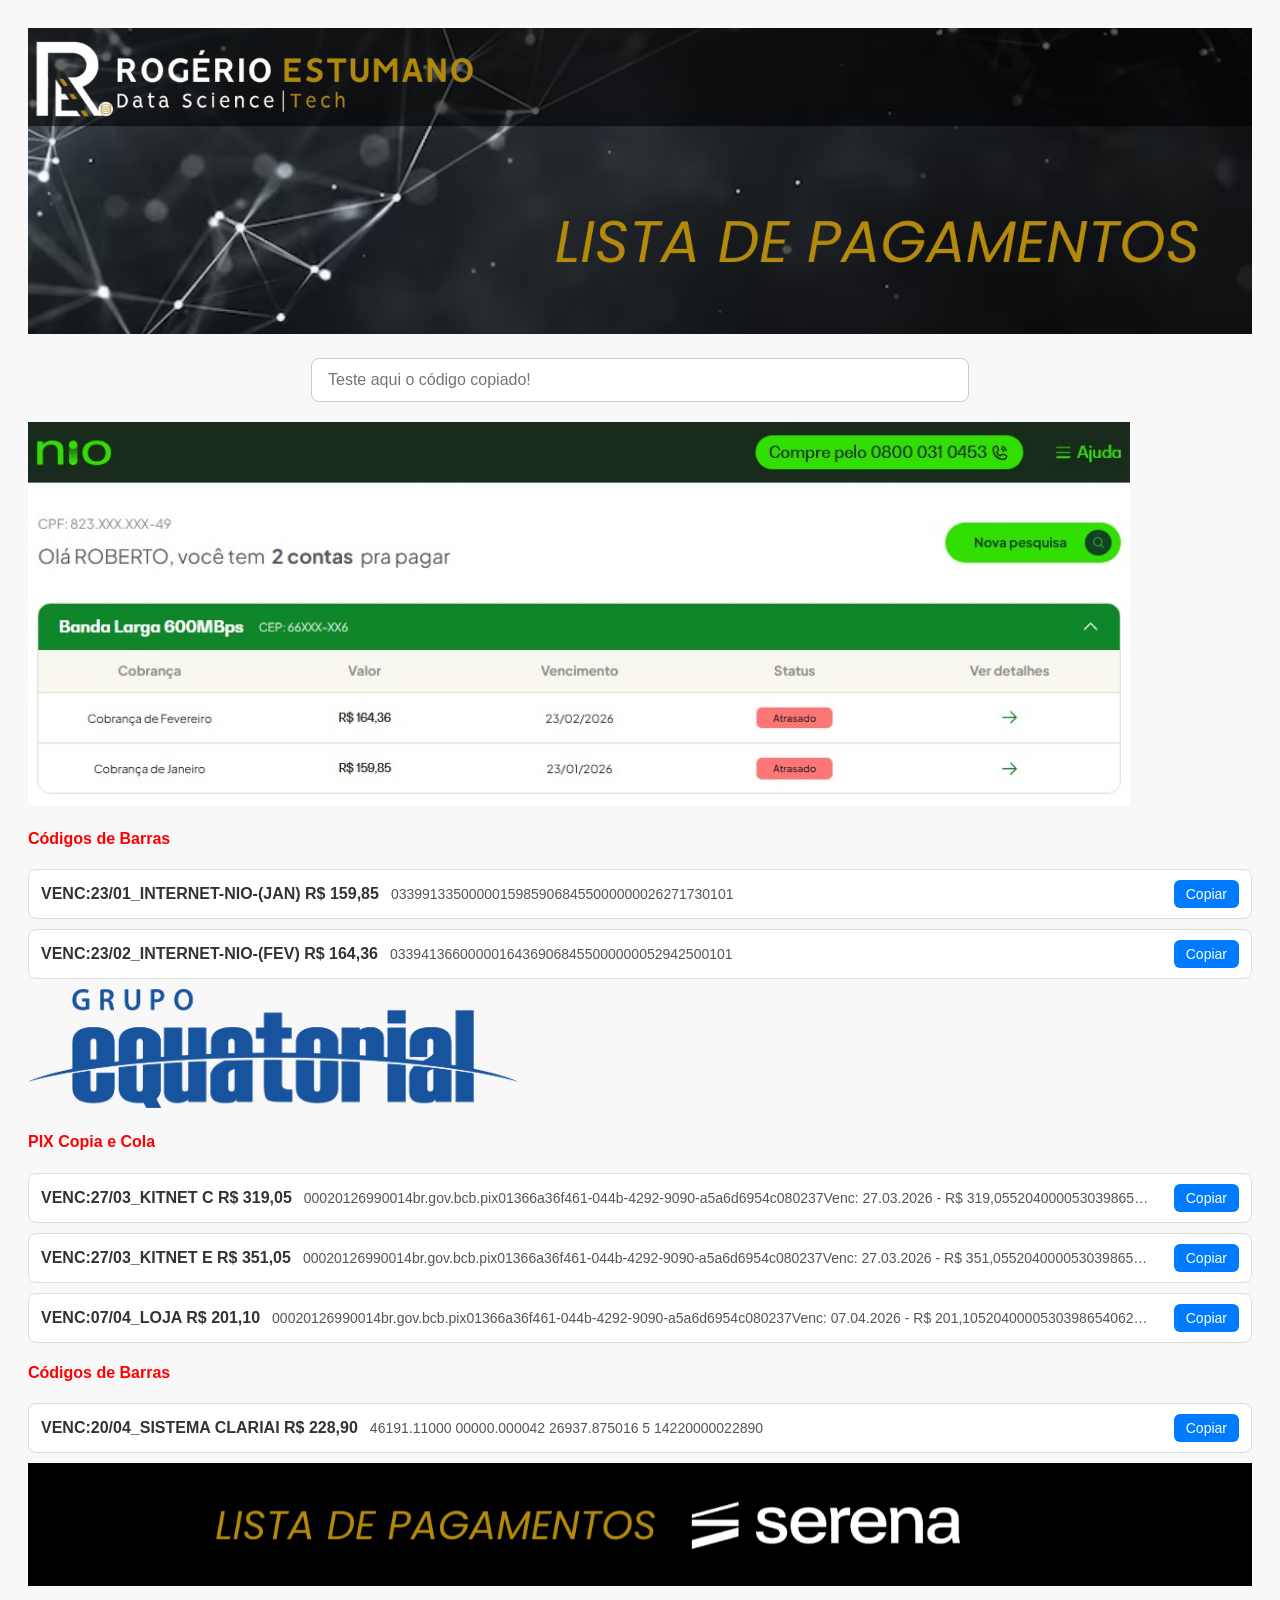
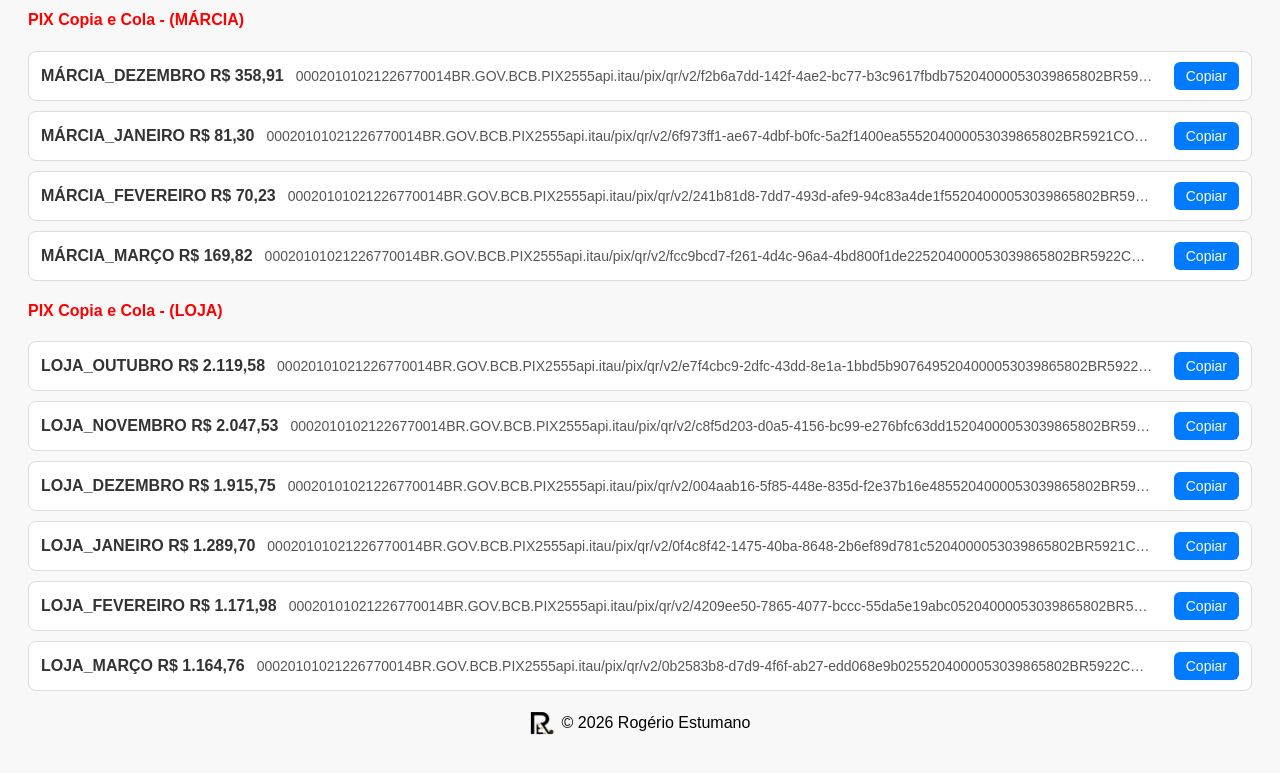
==== index.html @ da81d1b8 "Atualizado 12/04" ====
<!DOCTYPE html>
<html lang="pt-BR">

<head>
  <meta charset="UTF-8">
  <meta name="viewport" content="width=device-width, initial-scale=1.0">
  <title>Códigos de Pagamentos</title>
  <style>
    h2 {
      color: blueviolet;
    }

    h4 {
      color: red;
    }

    body {
      font-family: Arial, sans-serif;
      background: #f8f8f8;
      padding: 20px;
    }

    .linha-boleto {
      display: flex;
      align-items: center;
      justify-content: space-between;
      background: #fff;
      border: 1px solid #ddd;
      padding: 10px 12px;
      margin-bottom: 10px;
      border-radius: 8px;
      gap: 12px;
    }

    .nome-boleto {
      min-width: 120px;
      font-weight: bold;
      color: #333;
    }

    .codigo-boleto {
      flex: 1;
      font-size: 14px;
      overflow: hidden;
      white-space: nowrap;
      text-overflow: ellipsis;
      margin-right: 8px;
      color: #555;
    }

    .copy-btn {
      background: #007bff;
      border: none;
      color: #fff;
      padding: 6px 12px;
      border-radius: 6px;
      cursor: pointer;
      font-size: 14px;
      transition: background 0.2s;
    }

    .copy-btn:hover {
      background: #0056b3;
    }

    /* Quando copiado */
    .copy-btn.copiado {
      background: #28a745 !important; /* verde */
    }
  </style>
</head>

<body>
  <img src="cabecalho.png" alt="Logo Cabeçalho.png" style="width: 100%; height: auto;">
  


<!-- Importa os ícones do Google -->
<link href="https://fonts.googleapis.com/icon?family=Material+Icons" rel="stylesheet">

<!-- Caixa de pergunta com botão de limpar -->
<div class="pergunta-container">
  <input type="text" id="perguntaInput" placeholder="Teste aqui o código copiado!" class="pergunta-input">
  <button class="clear-btn" onclick="document.getElementById('perguntaInput').value=''">
    <span class="material-icons">close</span>
  </button>
</div>

<style>
  .pergunta-container {
    width: 100%;
    display: flex;
    justify-content: center;
    margin: 20px 0;
    position: relative;
  }

  .pergunta-input {
    width: 90%;
    max-width: 600px;
    padding: 12px 40px 12px 16px; /* espaço para o botão */
    border: 1px solid #ccc;
    border-radius: 8px;
    font-size: 16px;
    outline: none;
    transition: border-color 0.3s, box-shadow 0.3s;
  }

  .pergunta-input:focus {
    border-color: #0d6efd;
    box-shadow: 0 0 6px rgba(13, 110, 253, 0.5);
  }

  .clear-btn {
    position: absolute;
    right: 20px;
    top: 50%;
    transform: translateY(-50%);
    background: none;
    border: none;
    cursor: pointer;
    display: none;
    color: #ff0000;
  }

  .clear-btn:hover {
    color: #555;
  }
</style>

<script>
  const input = document.getElementById("perguntaInput");
  const clearBtn = document.querySelector(".clear-btn");

  // Mostrar o botão apenas quando houver texto
  input.addEventListener("input", () => {
    clearBtn.style.display = input.value ? "block" : "none";
  });

  // Ao clicar, limpa o campo e some de novo
  clearBtn.addEventListener("click", () => {
    input.value = "";
    clearBtn.style.display = "none";
    input.focus();
  });
</script>

  
  
<img src="internetnio-logo.jpeg" alt="internetnio-logo" style="width: 90%; height: auto;">  

<h4>Códigos de Barras</h4>

<div class="linha-boleto">
    <span class="nome-boleto">VENC:23/01_INTERNET-NIO-(JAN) R$ 159,85</span>
    <span class="codigo-boleto">03399133500000159859068455000000026271730101</span>
    <button class="copy-btn">Copiar</button>
  </div>

<div class="linha-boleto">
    <span class="nome-boleto">VENC:23/02_INTERNET-NIO-(FEV) R$ 164,36</span>
    <span class="codigo-boleto">03394136600000164369068455000000052942500101</span>
    <button class="copy-btn">Copiar</button>
  </div>


<img src="equatorial-logo.png" alt="equatorial-logo" style="width: 40%; height: auto;">


<h4>PIX Copia e Cola</h4>

<div class="linha-boleto">
    <span class="nome-boleto">VENC:27/03_KITNET C R$ 319,05</span>
    <span class="codigo-boleto">00020126990014br.gov.bcb.pix01366a36f461-044b-4292-9090-a5a6d6954c080237Venc: 27.03.2026 - R$          319,055204000053039865406319.055802BR5915Equatorial Para6005Belem62270523BOLETO3373384216060207363049D36</span>
    <button class="copy-btn">Copiar</button>
  </div>

<div class="linha-boleto">
    <span class="nome-boleto">VENC:27/03_KITNET E R$ 351,05</span>
    <span class="codigo-boleto">00020126990014br.gov.bcb.pix01366a36f461-044b-4292-9090-a5a6d6954c080237Venc: 27.03.2026 - R$          351,055204000053039865406351.055802BR5915Equatorial Para6005Belem62270523BOLETO337338410521142726304A8E1</span>
    <button class="copy-btn">Copiar</button>
  </div>

<div class="linha-boleto">
    <span class="nome-boleto">VENC:07/04_LOJA R$ 201,10</span>
    <span class="codigo-boleto">00020126990014br.gov.bcb.pix01366a36f461-044b-4292-9090-a5a6d6954c080237Venc: 07.04.2026 - R$          201,105204000053039865406201.105802BR5915Equatorial Para6005Belem62270523BOLETO3373384209063434363047F6D</span>
    <button class="copy-btn">Copiar</button>
  </div>



<h4>Códigos de Barras</h4>

<div class="linha-boleto">
    <span class="nome-boleto">VENC:20/04_SISTEMA CLARIAI R$ 228,90</span>
    <span class="codigo-boleto">46191.11000 00000.000042 26937.875016 5 14220000022890</span>
    <button class="copy-btn">Copiar</button>
  </div>
 
 

<img src="serena.png" alt="serena.png" style="width: 100%; height: auto;">

  <h4>PIX Copia e Cola - (MÁRCIA)</h4>
  
  <div class="linha-boleto">
    <span class="nome-boleto">MÁRCIA_DEZEMBRO R$ 358,91</span>
    <span class="codigo-boleto">00020101021226770014BR.GOV.BCB.PIX2555api.itau/pix/qr/v2/f2b6a7dd-142f-4ae2-bc77-b3c9617fbdb75204000053039865802BR5921CONSORCIO OMEGA GD 126004042762070503***63049131</span>
    <button class="copy-btn">Copiar</button>
  </div>

  <div class="linha-boleto">
    <span class="nome-boleto">MÁRCIA_JANEIRO R$ 81,30</span>
    <span class="codigo-boleto">00020101021226770014BR.GOV.BCB.PIX2555api.itau/pix/qr/v2/6f973ff1-ae67-4dbf-b0fc-5a2f1400ea555204000053039865802BR5921CONSORCIO OMEGA GD 126004042762070503***6304C7DB</span>
    <button class="copy-btn">Copiar</button>
  </div>

  <div class="linha-boleto">
    <span class="nome-boleto">MÁRCIA_FEVEREIRO R$ 70,23</span>
    <span class="codigo-boleto">00020101021226770014BR.GOV.BCB.PIX2555api.itau/pix/qr/v2/241b81d8-7dd7-493d-afe9-94c83a4de1f55204000053039865802BR5921CONSORCIO OMEGA GD 126004042762070503***6304644B</span>
    <button class="copy-btn">Copiar</button>
  </div>

<div class="linha-boleto">
    <span class="nome-boleto">MÁRCIA_MARÇO R$ 169,82</span>
    <span class="codigo-boleto">00020101021226770014BR.GOV.BCB.PIX2555api.itau/pix/qr/v2/fcc9bcd7-f261-4d4c-96a4-4bd800f1de225204000053039865802BR5922CONSORCIO SERENA GD 126004042762070503***6304ACFD</span>
    <button class="copy-btn">Copiar</button>
  </div>


<h4>PIX Copia e Cola - (LOJA)</h4>
  
 
<div class="linha-boleto">
    <span class="nome-boleto">LOJA_OUTUBRO R$ 2.119,58</span>
    <span class="codigo-boleto">00020101021226770014BR.GOV.BCB.PIX2555api.itau/pix/qr/v2/e7f4cbc9-2dfc-43dd-8e1a-1bbd5b9076495204000053039865802BR5922CONSORCIO SERENA GD 126004042762070503***6304D791</span>
    <button class="copy-btn">Copiar</button>
  </div>

<div class="linha-boleto">
    <span class="nome-boleto">LOJA_NOVEMBRO R$ 2.047,53</span>
    <span class="codigo-boleto">00020101021226770014BR.GOV.BCB.PIX2555api.itau/pix/qr/v2/c8f5d203-d0a5-4156-bc99-e276bfc63dd15204000053039865802BR5921CONSORCIO OMEGA GD 126004042762070503***63042F64</span>
    <button class="copy-btn">Copiar</button>
  </div>

<div class="linha-boleto">
    <span class="nome-boleto">LOJA_DEZEMBRO R$ 1.915,75</span>
    <span class="codigo-boleto">00020101021226770014BR.GOV.BCB.PIX2555api.itau/pix/qr/v2/004aab16-5f85-448e-835d-f2e37b16e4855204000053039865802BR5921CONSORCIO OMEGA GD 126004042762070503***630466A7</span>
    <button class="copy-btn">Copiar</button>
  </div>

<div class="linha-boleto">
    <span class="nome-boleto">LOJA_JANEIRO R$ 1.289,70</span>
    <span class="codigo-boleto">00020101021226770014BR.GOV.BCB.PIX2555api.itau/pix/qr/v2/0f4c8f42-1475-40ba-8648-2b6ef89d781c5204000053039865802BR5921CONSORCIO OMEGA GD 126004042762070503***63049AAA</span>
    <button class="copy-btn">Copiar</button>
  </div>

<div class="linha-boleto">
    <span class="nome-boleto">LOJA_FEVEREIRO R$ 1.171,98</span>
    <span class="codigo-boleto">00020101021226770014BR.GOV.BCB.PIX2555api.itau/pix/qr/v2/4209ee50-7865-4077-bccc-55da5e19abc05204000053039865802BR5921CONSORCIO OMEGA GD 126004042762070503***630470BD</span>
    <button class="copy-btn">Copiar</button>
  </div>

<div class="linha-boleto">
    <span class="nome-boleto">LOJA_MARÇO R$ 1.164,76</span>
    <span class="codigo-boleto">00020101021226770014BR.GOV.BCB.PIX2555api.itau/pix/qr/v2/0b2583b8-d7d9-4f6f-ab27-edd068e9b0255204000053039865802BR5922CONSORCIO SERENA GD 126004042762070503***6304AB4B</span>
    <button class="copy-btn">Copiar</button>
  </div>



  <script>
    document.querySelectorAll('.copy-btn').forEach(function (button) {
      button.addEventListener('click', function () {
        const codigo = this.parentElement.querySelector('.codigo-boleto').textContent;

        navigator.clipboard.writeText(codigo).then(() => {
          // muda a cor e texto
          this.classList.add("copiado");
          this.innerText = "Copiado!";

          // volta ao normal depois de 2s
          setTimeout(() => {
            this.classList.remove("copiado");
            this.innerText = "Copiar";
          }, 2000);
        });
      });
    });
  </script>

  <footer style="
    display: flex;
    align-items: center;
    justify-content: center;
    gap: 8px;
    padding: 10px 0;
  ">
    <img src="minha-logo.png" alt="Logo" width="24" height="24">
    <span>© 2026 Rogério Estumano</span>
  </footer>
</body>
</html>
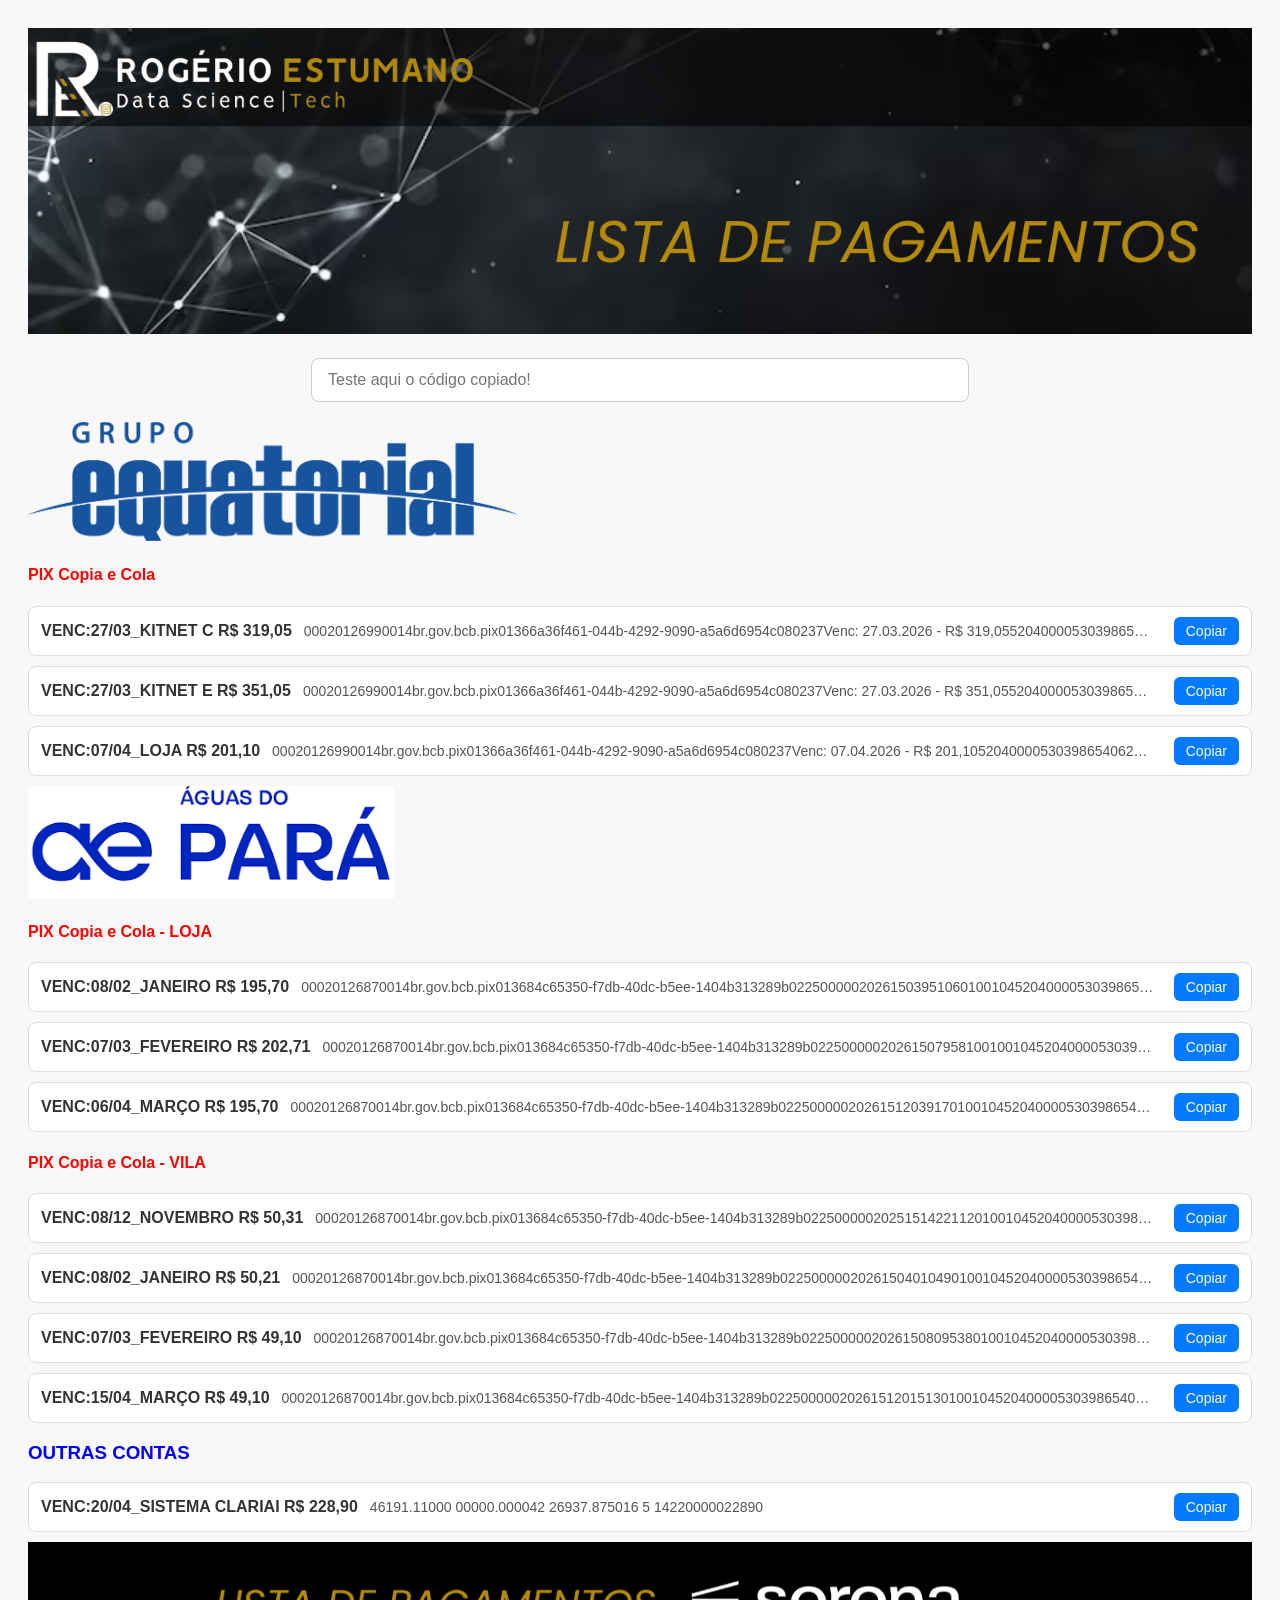
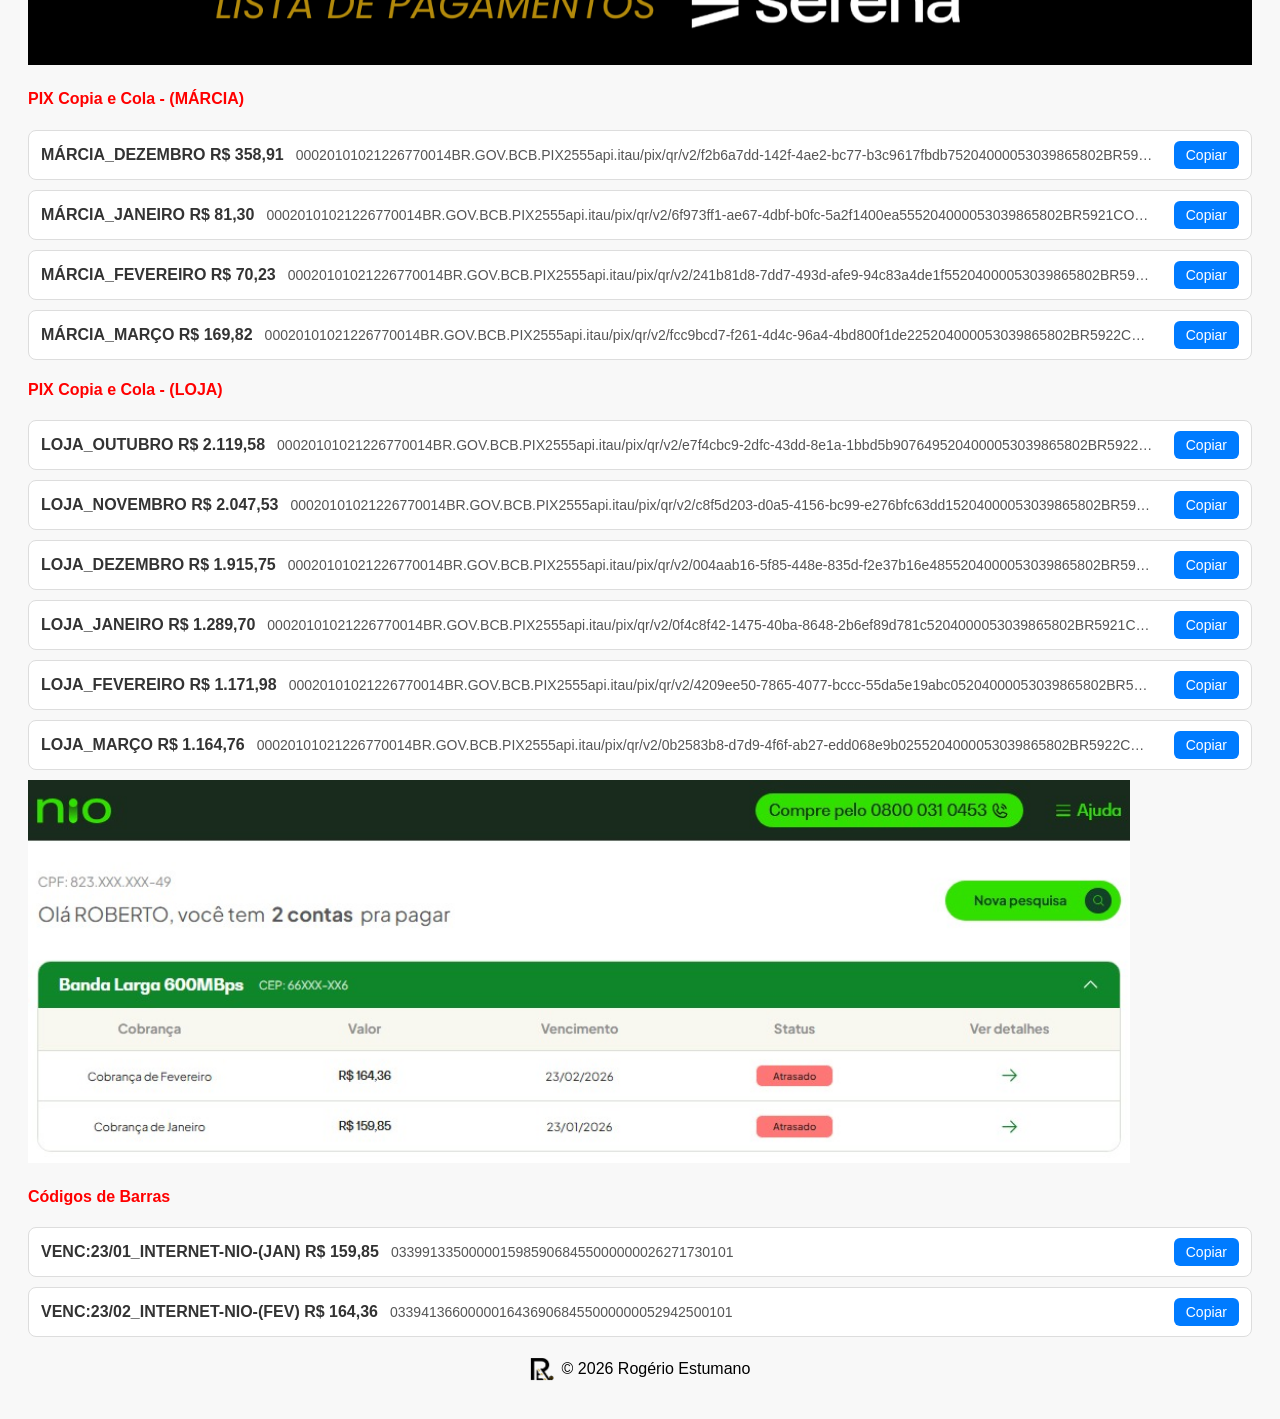
==== commit 497f93b2: "Atualizado 16/04" ====
--- a/index.html
+++ b/index.html
@@ -8,6 +8,10 @@
   <style>
     h2 {
       color: blueviolet;
+    }
+
+    h3 {
+      color: blue;
     }
 
     h4 {
@@ -147,21 +151,7 @@
 
   
   
-<img src="internetnio-logo.jpeg" alt="internetnio-logo" style="width: 90%; height: auto;">  
-
-<h4>Códigos de Barras</h4>
-
-<div class="linha-boleto">
-    <span class="nome-boleto">VENC:23/01_INTERNET-NIO-(JAN) R$ 159,85</span>
-    <span class="codigo-boleto">03399133500000159859068455000000026271730101</span>
-    <button class="copy-btn">Copiar</button>
-  </div>
-
-<div class="linha-boleto">
-    <span class="nome-boleto">VENC:23/02_INTERNET-NIO-(FEV) R$ 164,36</span>
-    <span class="codigo-boleto">03394136600000164369068455000000052942500101</span>
-    <button class="copy-btn">Copiar</button>
-  </div>
+
 
 
 <img src="equatorial-logo.png" alt="equatorial-logo" style="width: 40%; height: auto;">
@@ -187,9 +177,58 @@
     <button class="copy-btn">Copiar</button>
   </div>
 
-
-
-<h4>Códigos de Barras</h4>
+  
+<img src="aguasdopara-logo.png" alt="aguasdopara-logo.png" style="width: 30%; height: auto;">
+
+<h4>PIX Copia e Cola - LOJA</h4>
+
+<div class="linha-boleto">
+    <span class="nome-boleto">VENC:08/02_JANEIRO R$ 195,70</span>
+    <span class="codigo-boleto">00020126870014br.gov.bcb.pix013684c65350-f7db-40dc-b5ee-1404b313289b022500000202615039510601001045204000053039865406195.705802BR5924AGUAS DO PARA A SPE S.A.6008BELEM-PA622905250000020261503951060100104630409CB</span>
+    <button class="copy-btn">Copiar</button>
+  </div>
+
+<div class="linha-boleto">
+    <span class="nome-boleto">VENC:07/03_FEVEREIRO R$ 202,71</span>
+    <span class="codigo-boleto">00020126870014br.gov.bcb.pix013684c65350-f7db-40dc-b5ee-1404b313289b022500000202615079581001001045204000053039865406202.715802BR5924AGUAS DO PARA A SPE S.A.6008BELEM-PA6229052500000202615079581001001046304DA2B</span>
+    <button class="copy-btn">Copiar</button>
+  </div>
+
+<div class="linha-boleto">
+    <span class="nome-boleto">VENC:06/04_MARÇO R$ 195,70</span>
+    <span class="codigo-boleto">00020126870014br.gov.bcb.pix013684c65350-f7db-40dc-b5ee-1404b313289b022500000202615120391701001045204000053039865406195.705802BR5924AGUAS DO PARA A SPE S.A.6008BELEM-PA62290525000002026151203917010010463044C3A</span>
+    <button class="copy-btn">Copiar</button>
+  </div>
+
+<h4>PIX Copia e Cola - VILA</h4>
+
+<div class="linha-boleto">
+    <span class="nome-boleto">VENC:08/12_NOVEMBRO R$ 50,31</span>
+    <span class="codigo-boleto">00020126870014br.gov.bcb.pix013684c65350-f7db-40dc-b5ee-1404b313289b02250000020251514221120100104520400005303986540550.315802BR5924AGUAS DO PARA A SPE S.A.6008BELEM-PA6229052500000202515142211201001046304E69E</span>
+    <button class="copy-btn">Copiar</button>
+  </div>
+
+<div class="linha-boleto">
+    <span class="nome-boleto">VENC:08/02_JANEIRO R$ 50,21</span>
+    <span class="codigo-boleto">00020126870014br.gov.bcb.pix013684c65350-f7db-40dc-b5ee-1404b313289b02250000020261504010490100104520400005303986540550.215802BR5924AGUAS DO PARA A SPE S.A.6008BELEM-PA622905250000020261504010490100104630441F1</span>
+    <button class="copy-btn">Copiar</button>
+  </div>
+
+<div class="linha-boleto">
+    <span class="nome-boleto">VENC:07/03_FEVEREIRO R$ 49,10</span>
+    <span class="codigo-boleto">00020126870014br.gov.bcb.pix013684c65350-f7db-40dc-b5ee-1404b313289b02250000020261508095380100104520400005303986540549.105802BR5924AGUAS DO PARA A SPE S.A.6008BELEM-PA6229052500000202615080953801001046304BDFD</span>
+    <button class="copy-btn">Copiar</button>
+  </div>
+
+<div class="linha-boleto">
+    <span class="nome-boleto">VENC:15/04_MARÇO R$ 49,10</span>
+    <span class="codigo-boleto">00020126870014br.gov.bcb.pix013684c65350-f7db-40dc-b5ee-1404b313289b02250000020261512015130100104520400005303986540549.105802BR5924AGUAS DO PARA A SPE S.A.6008BELEM-PA6229052500000202615120151301001046304D017</span>
+    <button class="copy-btn">Copiar</button>
+  </div>
+
+
+
+<h3>OUTRAS CONTAS</h3>
 
 <div class="linha-boleto">
     <span class="nome-boleto">VENC:20/04_SISTEMA CLARIAI R$ 228,90</span>
@@ -267,6 +306,21 @@
     <button class="copy-btn">Copiar</button>
   </div>
 
+  <img src="internetnio-logo.jpeg" alt="internetnio-logo" style="width: 90%; height: auto;">  
+
+<h4>Códigos de Barras</h4>
+
+<div class="linha-boleto">
+    <span class="nome-boleto">VENC:23/01_INTERNET-NIO-(JAN) R$ 159,85</span>
+    <span class="codigo-boleto">03399133500000159859068455000000026271730101</span>
+    <button class="copy-btn">Copiar</button>
+  </div>
+
+<div class="linha-boleto">
+    <span class="nome-boleto">VENC:23/02_INTERNET-NIO-(FEV) R$ 164,36</span>
+    <span class="codigo-boleto">03394136600000164369068455000000052942500101</span>
+    <button class="copy-btn">Copiar</button>
+  </div>
 
 
   <script>
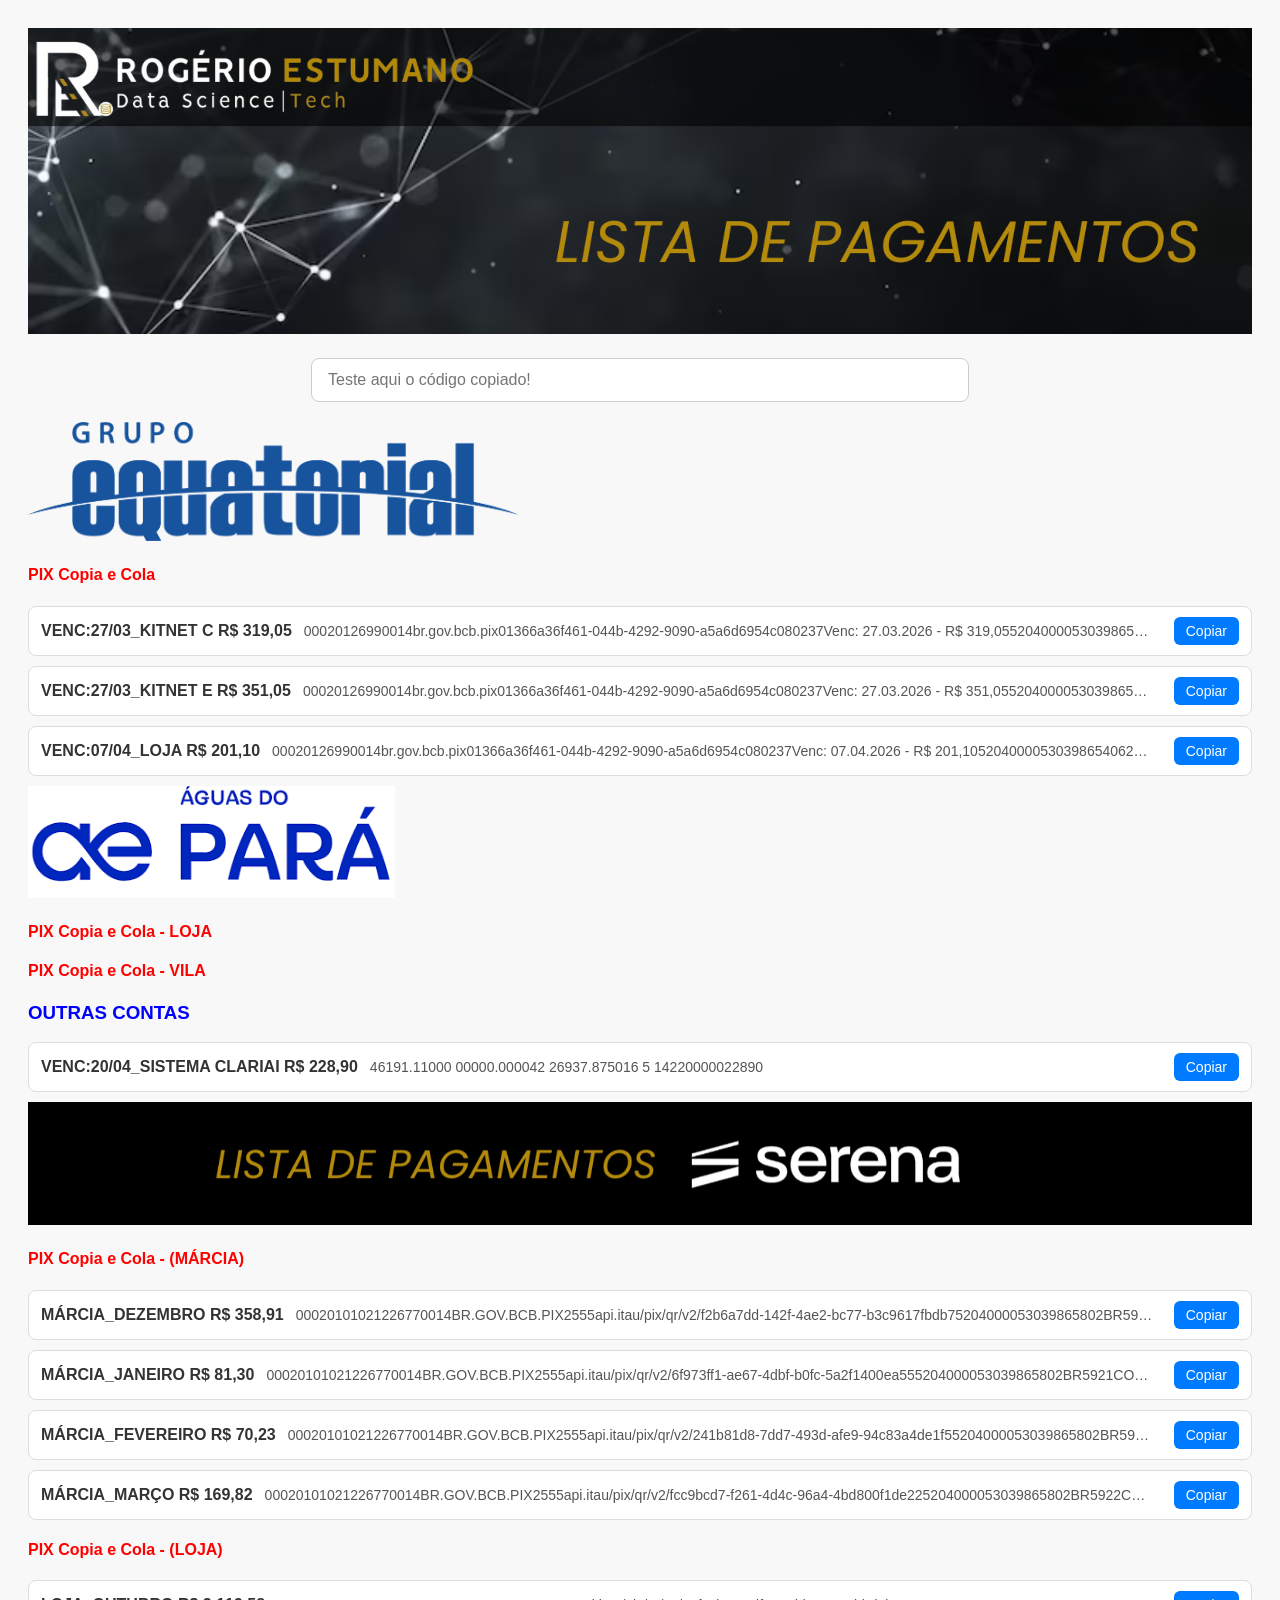
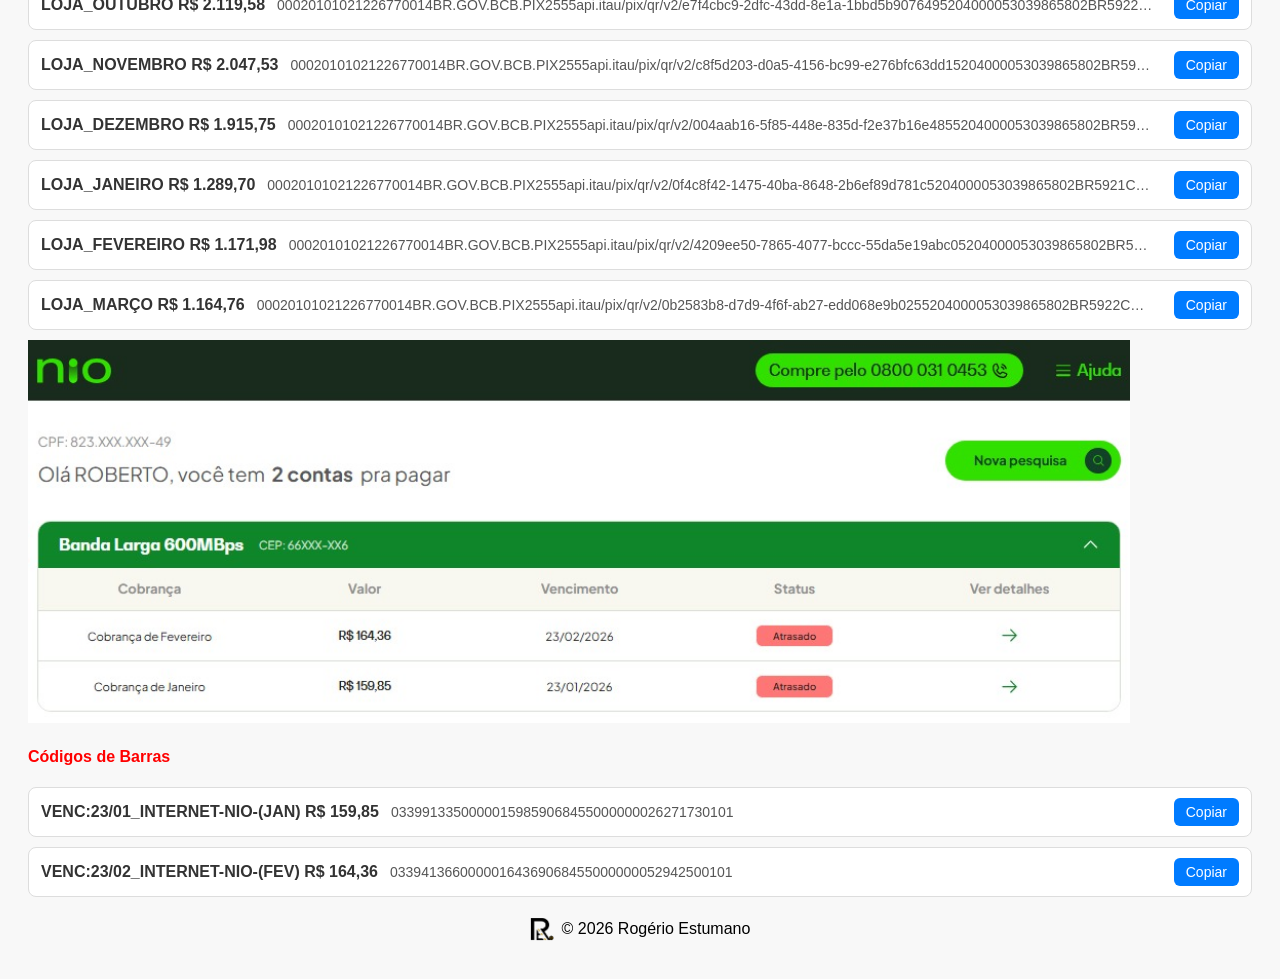
==== commit 8af63285: "Atualizado 21/04 23:23" ====
--- a/index.html
+++ b/index.html
@@ -181,50 +181,8 @@
 <img src="aguasdopara-logo.png" alt="aguasdopara-logo.png" style="width: 30%; height: auto;">
 
 <h4>PIX Copia e Cola - LOJA</h4>
-
-<div class="linha-boleto">
-    <span class="nome-boleto">VENC:08/02_JANEIRO R$ 195,70</span>
-    <span class="codigo-boleto">00020126870014br.gov.bcb.pix013684c65350-f7db-40dc-b5ee-1404b313289b022500000202615039510601001045204000053039865406195.705802BR5924AGUAS DO PARA A SPE S.A.6008BELEM-PA622905250000020261503951060100104630409CB</span>
-    <button class="copy-btn">Copiar</button>
-  </div>
-
-<div class="linha-boleto">
-    <span class="nome-boleto">VENC:07/03_FEVEREIRO R$ 202,71</span>
-    <span class="codigo-boleto">00020126870014br.gov.bcb.pix013684c65350-f7db-40dc-b5ee-1404b313289b022500000202615079581001001045204000053039865406202.715802BR5924AGUAS DO PARA A SPE S.A.6008BELEM-PA6229052500000202615079581001001046304DA2B</span>
-    <button class="copy-btn">Copiar</button>
-  </div>
-
-<div class="linha-boleto">
-    <span class="nome-boleto">VENC:06/04_MARÇO R$ 195,70</span>
-    <span class="codigo-boleto">00020126870014br.gov.bcb.pix013684c65350-f7db-40dc-b5ee-1404b313289b022500000202615120391701001045204000053039865406195.705802BR5924AGUAS DO PARA A SPE S.A.6008BELEM-PA62290525000002026151203917010010463044C3A</span>
-    <button class="copy-btn">Copiar</button>
-  </div>
-
 <h4>PIX Copia e Cola - VILA</h4>
 
-<div class="linha-boleto">
-    <span class="nome-boleto">VENC:08/12_NOVEMBRO R$ 50,31</span>
-    <span class="codigo-boleto">00020126870014br.gov.bcb.pix013684c65350-f7db-40dc-b5ee-1404b313289b02250000020251514221120100104520400005303986540550.315802BR5924AGUAS DO PARA A SPE S.A.6008BELEM-PA6229052500000202515142211201001046304E69E</span>
-    <button class="copy-btn">Copiar</button>
-  </div>
-
-<div class="linha-boleto">
-    <span class="nome-boleto">VENC:08/02_JANEIRO R$ 50,21</span>
-    <span class="codigo-boleto">00020126870014br.gov.bcb.pix013684c65350-f7db-40dc-b5ee-1404b313289b02250000020261504010490100104520400005303986540550.215802BR5924AGUAS DO PARA A SPE S.A.6008BELEM-PA622905250000020261504010490100104630441F1</span>
-    <button class="copy-btn">Copiar</button>
-  </div>
-
-<div class="linha-boleto">
-    <span class="nome-boleto">VENC:07/03_FEVEREIRO R$ 49,10</span>
-    <span class="codigo-boleto">00020126870014br.gov.bcb.pix013684c65350-f7db-40dc-b5ee-1404b313289b02250000020261508095380100104520400005303986540549.105802BR5924AGUAS DO PARA A SPE S.A.6008BELEM-PA6229052500000202615080953801001046304BDFD</span>
-    <button class="copy-btn">Copiar</button>
-  </div>
-
-<div class="linha-boleto">
-    <span class="nome-boleto">VENC:15/04_MARÇO R$ 49,10</span>
-    <span class="codigo-boleto">00020126870014br.gov.bcb.pix013684c65350-f7db-40dc-b5ee-1404b313289b02250000020261512015130100104520400005303986540549.105802BR5924AGUAS DO PARA A SPE S.A.6008BELEM-PA6229052500000202615120151301001046304D017</span>
-    <button class="copy-btn">Copiar</button>
-  </div>
 
 
 
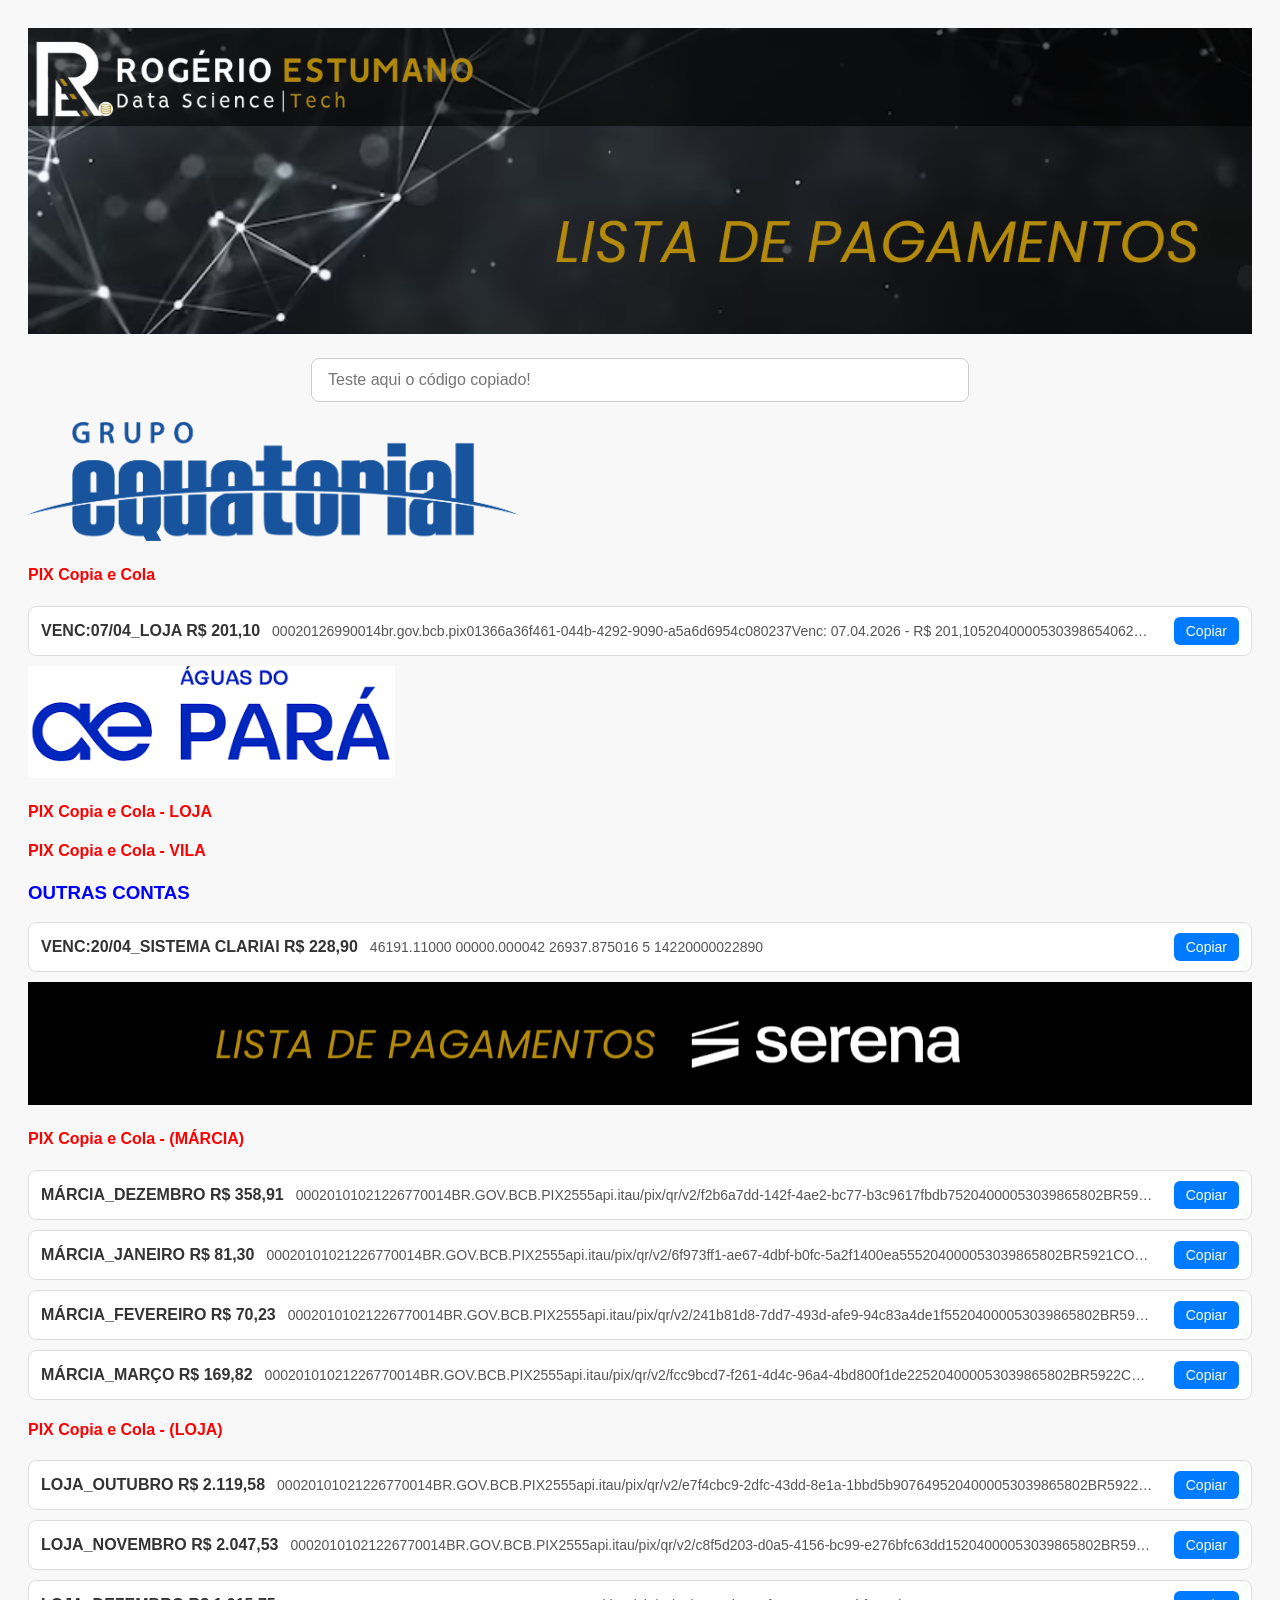
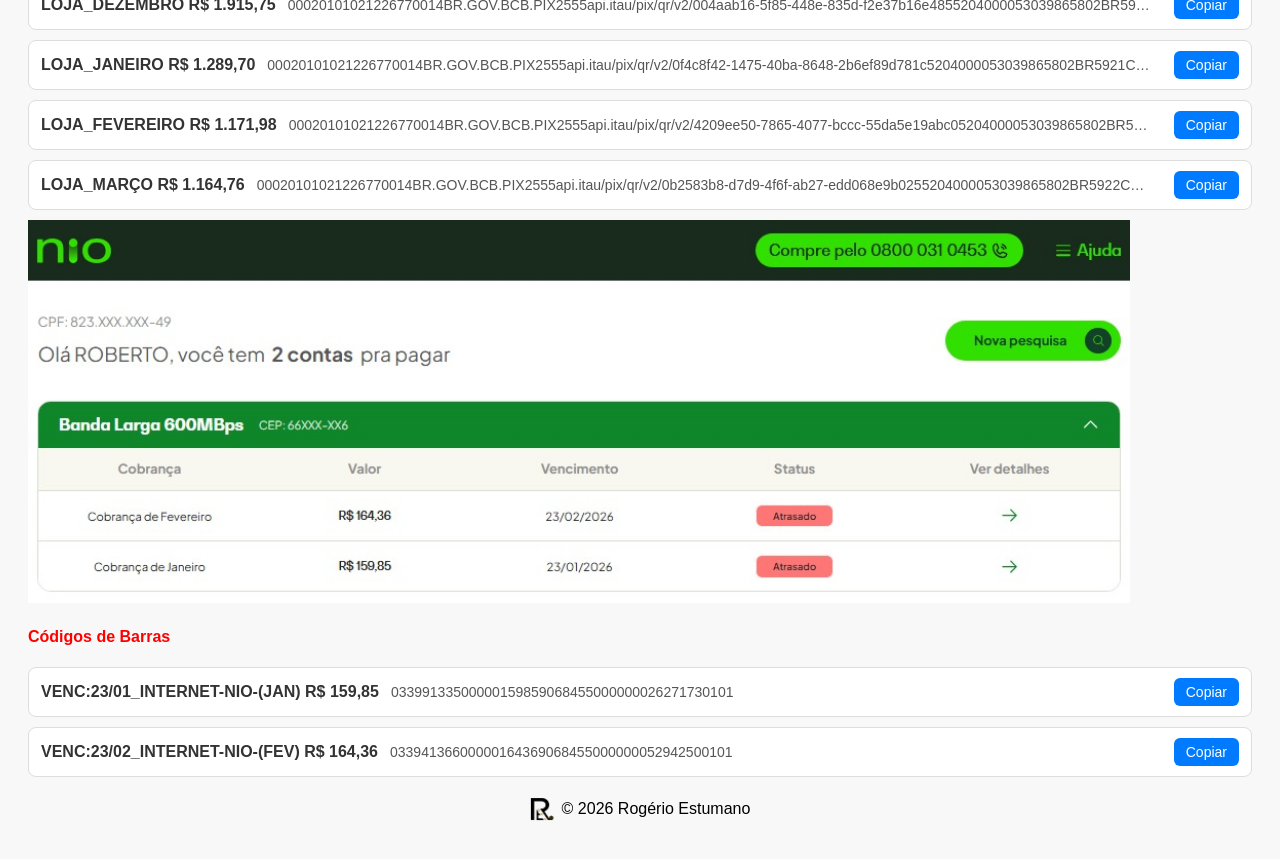
==== commit 78797716: "Atualização Códgo 25/04 16:39" ====
--- a/index.html
+++ b/index.html
@@ -158,18 +158,6 @@
 
 
 <h4>PIX Copia e Cola</h4>
-
-<div class="linha-boleto">
-    <span class="nome-boleto">VENC:27/03_KITNET C R$ 319,05</span>
-    <span class="codigo-boleto">00020126990014br.gov.bcb.pix01366a36f461-044b-4292-9090-a5a6d6954c080237Venc: 27.03.2026 - R$          319,055204000053039865406319.055802BR5915Equatorial Para6005Belem62270523BOLETO3373384216060207363049D36</span>
-    <button class="copy-btn">Copiar</button>
-  </div>
-
-<div class="linha-boleto">
-    <span class="nome-boleto">VENC:27/03_KITNET E R$ 351,05</span>
-    <span class="codigo-boleto">00020126990014br.gov.bcb.pix01366a36f461-044b-4292-9090-a5a6d6954c080237Venc: 27.03.2026 - R$          351,055204000053039865406351.055802BR5915Equatorial Para6005Belem62270523BOLETO337338410521142726304A8E1</span>
-    <button class="copy-btn">Copiar</button>
-  </div>
 
 <div class="linha-boleto">
     <span class="nome-boleto">VENC:07/04_LOJA R$ 201,10</span>
@@ -312,4 +300,4 @@
     <span>© 2026 Rogério Estumano</span>
   </footer>
 </body>
-</html>+</html>
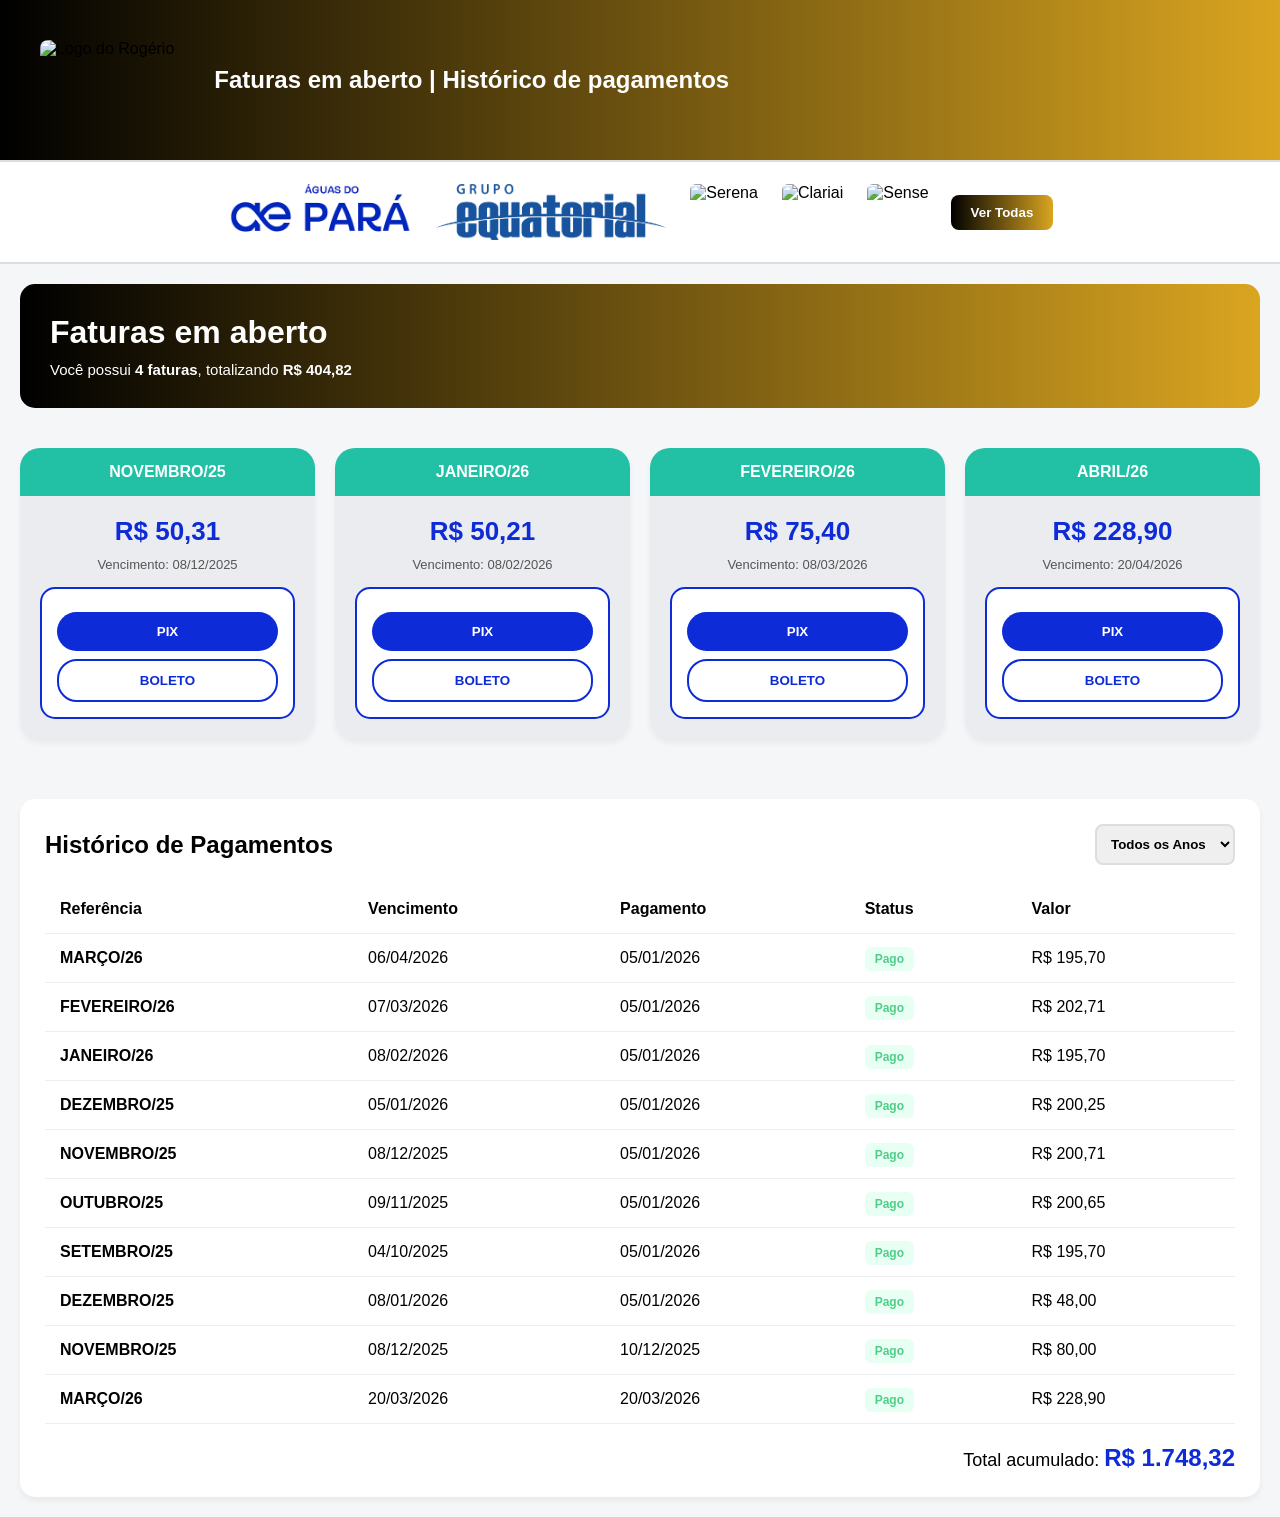
==== commit 39016004: "Atualizado 28/04" ====
--- a/index.html
+++ b/index.html
@@ -1,303 +1,184 @@
 <!DOCTYPE html>
-<html lang="pt-BR">
+<html lang="pt-br">
+<head>
+    <meta charset="UTF-8">
+    <meta name="viewport" content="width=device-width, initial-scale=1.0">
+    <title>Faturas</title>
+    <link rel="stylesheet" href="https://cdnjs.cloudflare.com/ajax/libs/font-awesome/6.4.0/css/all.min.css">
+    <style>
+        /* CSS REUTILIZADO DO SEU PROJETO */
+        * { margin: 0; padding: 0; box-sizing: border-box; font-family: Arial, sans-serif; }
+        body { background: #f4f6f8; }
+        
+        .logo-rogerio { background: linear-gradient(90deg, black, goldenrod); padding: 20px; display: flex; gap: 20px; align-items: center; justify-content: flex-start; border-bottom: 2px solid #ddd; flex-wrap: wrap; }
+        .seletor-empresas { background: white; padding: 20px; display: flex; gap: 20px; align-items: center; justify-content: center; border-bottom: 2px solid #ddd; flex-wrap: wrap; }
+        .logo-empresa { height: 60px; cursor: pointer; border: 2px solid transparent; border-radius: 8px; transition: 0.2s; }
+        .logo-empresa:hover { border-color: #0d2bd7; transform: scale(1.05); }
+        .btn-todas { padding: 10px 20px; background: linear-gradient(90deg, black, goldenrod); color: white; border: none; border-radius: 8px; cursor: pointer; font-weight: bold; }
+        .topo { background: linear-gradient(90deg, black, goldenrod); color: white; padding: 30px; border-radius: 15px; margin: 20px; display: flex; justify-content: space-between; align-items: center; }
+        .resumo { margin-top: 10px; font-size: 15px; }
+        .container { padding: 20px; }
+        .cards { display: grid; grid-template-columns: repeat(auto-fit, minmax(280px, 1fr)); gap: 20px; }
+        .card { background: #eaecef; border-radius: 20px; overflow: hidden; text-align: center; box-shadow: 0 4px 6px rgba(0,0,0,0.05); }
+        .card-header { background: #22c1a6; color: white; padding: 15px; font-weight: bold; }
+        .card-body { padding: 20px; }
+        .valor { font-size: 26px; color: #0d2bd7; margin-bottom: 10px; font-weight: bold; }
+        .info { font-size: 13px; color: #555; margin-bottom: 15px; }
+        .pix-box { border: 2px solid #0d2bd7; border-radius: 15px; padding: 15px; margin-top: 15px; background-color: white; }
+        .pix-box button { width: 100%; padding: 12px; border-radius: 20px; border: none; margin-top: 8px; cursor: pointer; font-weight: bold; }
+        .btn-copiar { background: #0d2bd7; color: white; }
+        .btn-qr { background: transparent; border: 2px solid #0d2bd7 !important; color: #0d2bd7; }
+        .historico-container { background: white; margin: 40px 20px 20px 20px; padding: 25px; border-radius: 15px; box-shadow: 0 4px 6px rgba(0,0,0,0.05); display: none; }
+        .historico-header { display: flex; justify-content: space-between; align-items: center; margin-bottom: 20px; flex-wrap: wrap; gap: 15px; }
+        .filtro-ano { padding: 10px; border-radius: 8px; border: 2px solid #ddd; font-weight: bold; cursor: pointer; }
+        .tabela-responsiva { overflow-x: auto; }
+        .tabela-historico { width: 100%; border-collapse: collapse; min-width: 500px; }
+        .tabela-historico th, .tabela-historico td { padding: 15px; text-align: left; border-bottom: 1px solid #eee; }
+        .status-pago { background-color: #e8fff3; color: #50cd89; padding: 5px 10px; border-radius: 6px; font-size: 12px; font-weight: bold; }
+        .historico-total { margin-top: 20px; text-align: right; font-size: 18px; }
+        .historico-total span { font-size: 24px; font-weight: bold; color: #0d2bd7; }
+    </style>
+</head>
+<body>
 
-<head>
-  <meta charset="UTF-8">
-  <meta name="viewport" content="width=device-width, initial-scale=1.0">
-  <title>Códigos de Pagamentos</title>
-  <style>
-    h2 {
-      color: blueviolet;
+<div class="logo-rogerio">
+    <img src="mylogoR.png" onclick="selecionarEmpresa('todas')" class="logo-empresa" alt="Logo do Rogério" style="height: 80px; border: none; margin: 20px;">
+    <span style="font-size: 24px; font-weight: bold; color: white;">Faturas em aberto | Histórico de pagamentos</span>
+</div>
+
+
+<div class="seletor-empresas">
+    <img src="aguasdopara-logo.png" onclick="selecionarEmpresa('aguas')" class="logo-empresa" alt="Águas do Pará">
+    <img src="equatorial-logo.png" onclick="selecionarEmpresa('equatorial')" class="logo-empresa" alt="Equatorial">
+    <img src="serena-logo.png" onclick="selecionarEmpresa('serena')" class="logo-empresa" alt="Serena">
+    <img src="clariai-logo.png" onclick="selecionarEmpresa('clariai')" class="logo-empresa" alt="Clariai">
+    <img src="sense-logo.png" onclick="selecionarEmpresa('sense')" class="logo-empresa" alt="Sense">
+
+
+    <button onclick="selecionarEmpresa('todas')" class="btn-todas">Ver Todas</button>
+</div>
+
+<div class="topo">
+    <div>
+        <h1>Faturas em aberto</h1>
+        <p id="resumo" class="resumo">Carregando dados...</p>
+    </div>
+</div>
+
+<div class="container">
+    <div id="cards" class="cards"></div>
+</div>
+
+<div id="areaHistorico" class="historico-container">
+    <div class="historico-header">
+        <h2>Histórico de Pagamentos</h2>
+        <select id="filtroAno" class="filtro-ano" onchange="aplicarFiltros()">
+            <option value="todos">Todos os Anos</option>
+            <option value="2026">2026</option>
+            <option value="2025">2025</option>
+            <option value="2024">2024</option>
+        </select>
+    </div>
+    <div class="tabela-responsiva">
+        <table class="tabela-historico">
+            <thead>
+                <tr><th>Referência</th><th>Vencimento</th><th>Pagamento</th><th>Status</th><th>Valor</th></tr>
+            </thead>
+            <tbody id="corpoTabelaHistorico"></tbody>
+        </table>
+    </div>
+    <div class="historico-total" id="totalHistorico">Total acumulado: <span>R$ 0,00</span></div>
+</div>
+
+<script>
+    let bancoDeDados = { faturasAbertas: [], historicoPagamentos: [] };
+    let empresaSelecionada = 'todas';
+
+    // FUNÇÃO PARA BUSCAR O JSON EXTERNO
+    async function carregarDados() {
+        try {
+            const resposta = await fetch('dados.json');
+            if (!resposta.ok) throw new Error('Não foi possível carregar o arquivo dados.json');
+            bancoDeDados = await resposta.json();
+            aplicarFiltros();
+        } catch (erro) {
+            console.error(erro);
+            document.getElementById("resumo").innerHTML = "Erro ao carregar dados. Use o Live Server.";
+        }
     }
 
-    h3 {
-      color: blue;
+    function selecionarEmpresa(nome) {
+        empresaSelecionada = nome;
+        aplicarFiltros();
     }
 
-    h4 {
-      color: red;
+    function aplicarFiltros() {
+        const ano = document.getElementById("filtroAno").value;
+        
+        // Filtrar cards
+        let abertas = bancoDeDados.faturasAbertas;
+        if (empresaSelecionada !== 'todas') abertas = abertas.filter(f => f.empresa === empresaSelecionada);
+        renderizarFaturas(abertas);
+
+        // Filtrar histórico
+        let historico = bancoDeDados.historicoPagamentos;
+        if (empresaSelecionada !== 'todas') historico = historico.filter(h => h.empresa === empresaSelecionada);
+        if (ano !== 'todos') historico = historico.filter(h => h.dataPagamento.split('/')[2] === ano);
+        renderizarHistorico(historico);
     }
 
-    body {
-      font-family: Arial, sans-serif;
-      background: #f8f8f8;
-      padding: 20px;
+    function renderizarFaturas(lista) {
+        const container = document.getElementById("cards");
+        container.innerHTML = lista.length ? "" : "<p>Nenhuma fatura em aberto.</p>";
+        const total = lista.reduce((s, f) => s + f.valor, 0);
+        document.getElementById("resumo").innerHTML = `Você possui <b>${lista.length} faturas</b>, totalizando <b>${total.toLocaleString('pt-BR', {style: 'currency', currency: 'BRL'})}</b>`;
+        
+        lista.forEach(f => {
+            container.innerHTML += `
+                <div class="card">
+                    <div class="card-header">${f.mes}</div>
+                    <div class="card-body">
+                        <div class="valor">${f.valor.toLocaleString('pt-BR', {style: 'currency', currency: 'BRL'})}</div>
+                        <div class="info">Vencimento: ${f.vencimento}</div>
+                        <div class="pix-box">
+                            <button class="btn-copiar" onclick="copiar('${f.codigoPix}')">PIX</button>
+                            <button class="btn-qr" onclick="copiar('${f.codigoBoleto}')">BOLETO</button>
+                        </div>
+                    </div>
+                </div>`;
+        });
     }
 
-    .linha-boleto {
-      display: flex;
-      align-items: center;
-      justify-content: space-between;
-      background: #fff;
-      border: 1px solid #ddd;
-      padding: 10px 12px;
-      margin-bottom: 10px;
-      border-radius: 8px;
-      gap: 12px;
+    function renderizarHistorico(lista) {
+        const area = document.getElementById("areaHistorico");
+        const corpo = document.getElementById("corpoTabelaHistorico");
+        corpo.innerHTML = "";
+        
+        if (empresaSelecionada === 'todas' && lista.length === 0) {
+            area.style.display = "none";
+            return;
+        }
+        area.style.display = "block";
+
+        let total = 0;
+        lista.forEach(h => {
+            total += h.valor;
+            corpo.innerHTML += `
+                <tr>
+                    <td><strong>${h.mes}</strong></td>
+                    <td>${h.vencimento}</td>
+                    <td>${h.dataPagamento}</td>
+                    <td><span class="status-pago">Pago</span></td>
+                    <td>${h.valor.toLocaleString('pt-BR', {style: 'currency', currency: 'BRL'})}</td>
+                </tr>`;
+        });
+        document.getElementById("totalHistorico").innerHTML = `Total acumulado: <span>${total.toLocaleString('pt-BR', {style: 'currency', currency: 'BRL'})}</span>`;
     }
 
-    .nome-boleto {
-      min-width: 120px;
-      font-weight: bold;
-      color: #333;
-    }
+    function copiar(c) { navigator.clipboard.writeText(c); alert("Código copiado!"); }
 
-    .codigo-boleto {
-      flex: 1;
-      font-size: 14px;
-      overflow: hidden;
-      white-space: nowrap;
-      text-overflow: ellipsis;
-      margin-right: 8px;
-      color: #555;
-    }
-
-    .copy-btn {
-      background: #007bff;
-      border: none;
-      color: #fff;
-      padding: 6px 12px;
-      border-radius: 6px;
-      cursor: pointer;
-      font-size: 14px;
-      transition: background 0.2s;
-    }
-
-    .copy-btn:hover {
-      background: #0056b3;
-    }
-
-    /* Quando copiado */
-    .copy-btn.copiado {
-      background: #28a745 !important; /* verde */
-    }
-  </style>
-</head>
-
-<body>
-  <img src="cabecalho.png" alt="Logo Cabeçalho.png" style="width: 100%; height: auto;">
-  
-
-
-<!-- Importa os ícones do Google -->
-<link href="https://fonts.googleapis.com/icon?family=Material+Icons" rel="stylesheet">
-
-<!-- Caixa de pergunta com botão de limpar -->
-<div class="pergunta-container">
-  <input type="text" id="perguntaInput" placeholder="Teste aqui o código copiado!" class="pergunta-input">
-  <button class="clear-btn" onclick="document.getElementById('perguntaInput').value=''">
-    <span class="material-icons">close</span>
-  </button>
-</div>
-
-<style>
-  .pergunta-container {
-    width: 100%;
-    display: flex;
-    justify-content: center;
-    margin: 20px 0;
-    position: relative;
-  }
-
-  .pergunta-input {
-    width: 90%;
-    max-width: 600px;
-    padding: 12px 40px 12px 16px; /* espaço para o botão */
-    border: 1px solid #ccc;
-    border-radius: 8px;
-    font-size: 16px;
-    outline: none;
-    transition: border-color 0.3s, box-shadow 0.3s;
-  }
-
-  .pergunta-input:focus {
-    border-color: #0d6efd;
-    box-shadow: 0 0 6px rgba(13, 110, 253, 0.5);
-  }
-
-  .clear-btn {
-    position: absolute;
-    right: 20px;
-    top: 50%;
-    transform: translateY(-50%);
-    background: none;
-    border: none;
-    cursor: pointer;
-    display: none;
-    color: #ff0000;
-  }
-
-  .clear-btn:hover {
-    color: #555;
-  }
-</style>
-
-<script>
-  const input = document.getElementById("perguntaInput");
-  const clearBtn = document.querySelector(".clear-btn");
-
-  // Mostrar o botão apenas quando houver texto
-  input.addEventListener("input", () => {
-    clearBtn.style.display = input.value ? "block" : "none";
-  });
-
-  // Ao clicar, limpa o campo e some de novo
-  clearBtn.addEventListener("click", () => {
-    input.value = "";
-    clearBtn.style.display = "none";
-    input.focus();
-  });
+    // Iniciar carregamento
+    carregarDados();
 </script>
-
-  
-  
-
-
-
-<img src="equatorial-logo.png" alt="equatorial-logo" style="width: 40%; height: auto;">
-
-
-<h4>PIX Copia e Cola</h4>
-
-<div class="linha-boleto">
-    <span class="nome-boleto">VENC:07/04_LOJA R$ 201,10</span>
-    <span class="codigo-boleto">00020126990014br.gov.bcb.pix01366a36f461-044b-4292-9090-a5a6d6954c080237Venc: 07.04.2026 - R$          201,105204000053039865406201.105802BR5915Equatorial Para6005Belem62270523BOLETO3373384209063434363047F6D</span>
-    <button class="copy-btn">Copiar</button>
-  </div>
-
-  
-<img src="aguasdopara-logo.png" alt="aguasdopara-logo.png" style="width: 30%; height: auto;">
-
-<h4>PIX Copia e Cola - LOJA</h4>
-<h4>PIX Copia e Cola - VILA</h4>
-
-
-
-
-<h3>OUTRAS CONTAS</h3>
-
-<div class="linha-boleto">
-    <span class="nome-boleto">VENC:20/04_SISTEMA CLARIAI R$ 228,90</span>
-    <span class="codigo-boleto">46191.11000 00000.000042 26937.875016 5 14220000022890</span>
-    <button class="copy-btn">Copiar</button>
-  </div>
- 
- 
-
-<img src="serena.png" alt="serena.png" style="width: 100%; height: auto;">
-
-  <h4>PIX Copia e Cola - (MÁRCIA)</h4>
-  
-  <div class="linha-boleto">
-    <span class="nome-boleto">MÁRCIA_DEZEMBRO R$ 358,91</span>
-    <span class="codigo-boleto">00020101021226770014BR.GOV.BCB.PIX2555api.itau/pix/qr/v2/f2b6a7dd-142f-4ae2-bc77-b3c9617fbdb75204000053039865802BR5921CONSORCIO OMEGA GD 126004042762070503***63049131</span>
-    <button class="copy-btn">Copiar</button>
-  </div>
-
-  <div class="linha-boleto">
-    <span class="nome-boleto">MÁRCIA_JANEIRO R$ 81,30</span>
-    <span class="codigo-boleto">00020101021226770014BR.GOV.BCB.PIX2555api.itau/pix/qr/v2/6f973ff1-ae67-4dbf-b0fc-5a2f1400ea555204000053039865802BR5921CONSORCIO OMEGA GD 126004042762070503***6304C7DB</span>
-    <button class="copy-btn">Copiar</button>
-  </div>
-
-  <div class="linha-boleto">
-    <span class="nome-boleto">MÁRCIA_FEVEREIRO R$ 70,23</span>
-    <span class="codigo-boleto">00020101021226770014BR.GOV.BCB.PIX2555api.itau/pix/qr/v2/241b81d8-7dd7-493d-afe9-94c83a4de1f55204000053039865802BR5921CONSORCIO OMEGA GD 126004042762070503***6304644B</span>
-    <button class="copy-btn">Copiar</button>
-  </div>
-
-<div class="linha-boleto">
-    <span class="nome-boleto">MÁRCIA_MARÇO R$ 169,82</span>
-    <span class="codigo-boleto">00020101021226770014BR.GOV.BCB.PIX2555api.itau/pix/qr/v2/fcc9bcd7-f261-4d4c-96a4-4bd800f1de225204000053039865802BR5922CONSORCIO SERENA GD 126004042762070503***6304ACFD</span>
-    <button class="copy-btn">Copiar</button>
-  </div>
-
-
-<h4>PIX Copia e Cola - (LOJA)</h4>
-  
- 
-<div class="linha-boleto">
-    <span class="nome-boleto">LOJA_OUTUBRO R$ 2.119,58</span>
-    <span class="codigo-boleto">00020101021226770014BR.GOV.BCB.PIX2555api.itau/pix/qr/v2/e7f4cbc9-2dfc-43dd-8e1a-1bbd5b9076495204000053039865802BR5922CONSORCIO SERENA GD 126004042762070503***6304D791</span>
-    <button class="copy-btn">Copiar</button>
-  </div>
-
-<div class="linha-boleto">
-    <span class="nome-boleto">LOJA_NOVEMBRO R$ 2.047,53</span>
-    <span class="codigo-boleto">00020101021226770014BR.GOV.BCB.PIX2555api.itau/pix/qr/v2/c8f5d203-d0a5-4156-bc99-e276bfc63dd15204000053039865802BR5921CONSORCIO OMEGA GD 126004042762070503***63042F64</span>
-    <button class="copy-btn">Copiar</button>
-  </div>
-
-<div class="linha-boleto">
-    <span class="nome-boleto">LOJA_DEZEMBRO R$ 1.915,75</span>
-    <span class="codigo-boleto">00020101021226770014BR.GOV.BCB.PIX2555api.itau/pix/qr/v2/004aab16-5f85-448e-835d-f2e37b16e4855204000053039865802BR5921CONSORCIO OMEGA GD 126004042762070503***630466A7</span>
-    <button class="copy-btn">Copiar</button>
-  </div>
-
-<div class="linha-boleto">
-    <span class="nome-boleto">LOJA_JANEIRO R$ 1.289,70</span>
-    <span class="codigo-boleto">00020101021226770014BR.GOV.BCB.PIX2555api.itau/pix/qr/v2/0f4c8f42-1475-40ba-8648-2b6ef89d781c5204000053039865802BR5921CONSORCIO OMEGA GD 126004042762070503***63049AAA</span>
-    <button class="copy-btn">Copiar</button>
-  </div>
-
-<div class="linha-boleto">
-    <span class="nome-boleto">LOJA_FEVEREIRO R$ 1.171,98</span>
-    <span class="codigo-boleto">00020101021226770014BR.GOV.BCB.PIX2555api.itau/pix/qr/v2/4209ee50-7865-4077-bccc-55da5e19abc05204000053039865802BR5921CONSORCIO OMEGA GD 126004042762070503***630470BD</span>
-    <button class="copy-btn">Copiar</button>
-  </div>
-
-<div class="linha-boleto">
-    <span class="nome-boleto">LOJA_MARÇO R$ 1.164,76</span>
-    <span class="codigo-boleto">00020101021226770014BR.GOV.BCB.PIX2555api.itau/pix/qr/v2/0b2583b8-d7d9-4f6f-ab27-edd068e9b0255204000053039865802BR5922CONSORCIO SERENA GD 126004042762070503***6304AB4B</span>
-    <button class="copy-btn">Copiar</button>
-  </div>
-
-  <img src="internetnio-logo.jpeg" alt="internetnio-logo" style="width: 90%; height: auto;">  
-
-<h4>Códigos de Barras</h4>
-
-<div class="linha-boleto">
-    <span class="nome-boleto">VENC:23/01_INTERNET-NIO-(JAN) R$ 159,85</span>
-    <span class="codigo-boleto">03399133500000159859068455000000026271730101</span>
-    <button class="copy-btn">Copiar</button>
-  </div>
-
-<div class="linha-boleto">
-    <span class="nome-boleto">VENC:23/02_INTERNET-NIO-(FEV) R$ 164,36</span>
-    <span class="codigo-boleto">03394136600000164369068455000000052942500101</span>
-    <button class="copy-btn">Copiar</button>
-  </div>
-
-
-  <script>
-    document.querySelectorAll('.copy-btn').forEach(function (button) {
-      button.addEventListener('click', function () {
-        const codigo = this.parentElement.querySelector('.codigo-boleto').textContent;
-
-        navigator.clipboard.writeText(codigo).then(() => {
-          // muda a cor e texto
-          this.classList.add("copiado");
-          this.innerText = "Copiado!";
-
-          // volta ao normal depois de 2s
-          setTimeout(() => {
-            this.classList.remove("copiado");
-            this.innerText = "Copiar";
-          }, 2000);
-        });
-      });
-    });
-  </script>
-
-  <footer style="
-    display: flex;
-    align-items: center;
-    justify-content: center;
-    gap: 8px;
-    padding: 10px 0;
-  ">
-    <img src="minha-logo.png" alt="Logo" width="24" height="24">
-    <span>© 2026 Rogério Estumano</span>
-  </footer>
 </body>
-</html>
+</html>
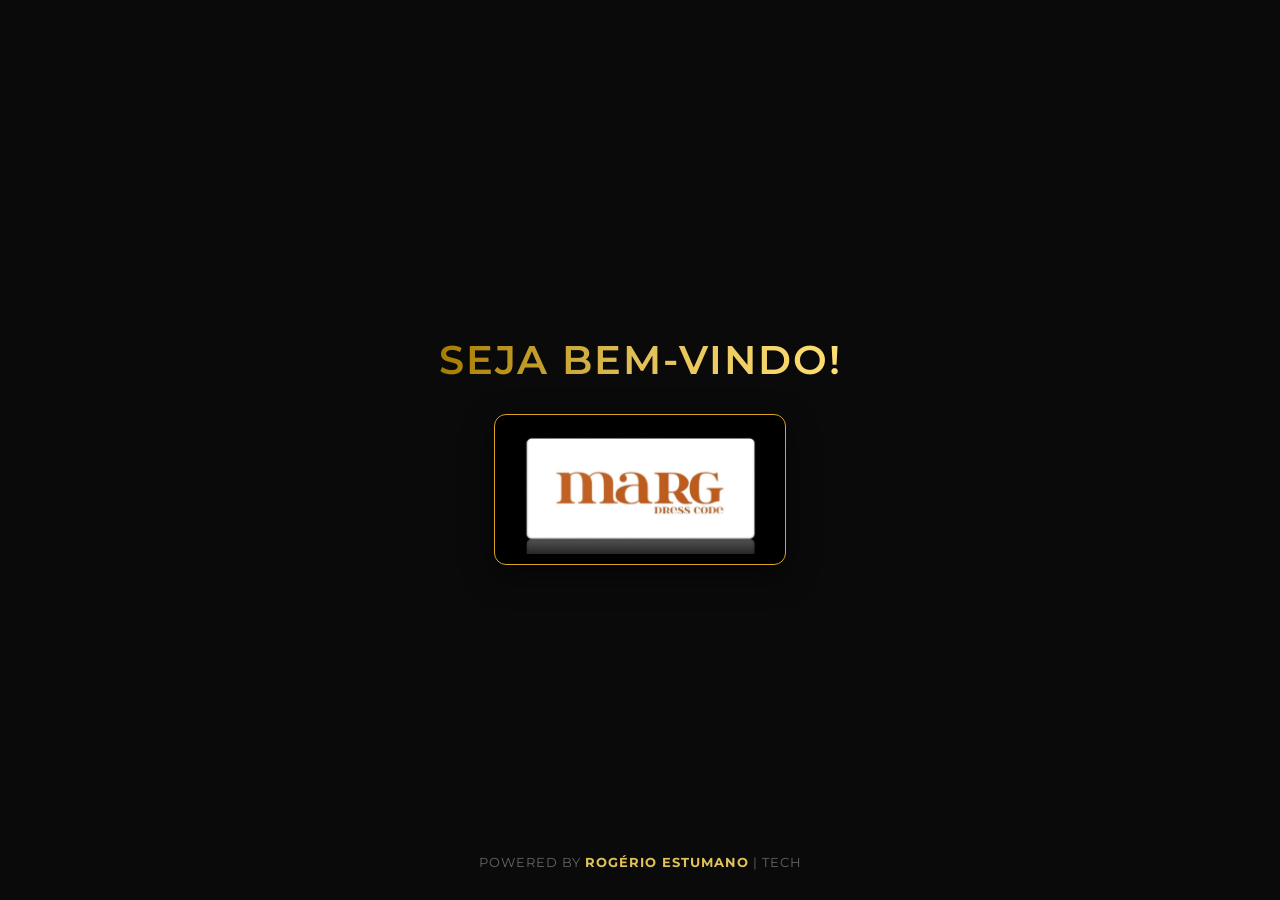
==== commit 9ea82e2f: "ATUALIZADO GERAL" ====
--- a/index.html
+++ b/index.html
@@ -1,184 +1,152 @@
 <!DOCTYPE html>
-<html lang="pt-br">
+<html lang="pt-BR">
 <head>
     <meta charset="UTF-8">
     <meta name="viewport" content="width=device-width, initial-scale=1.0">
-    <title>Faturas</title>
-    <link rel="stylesheet" href="https://cdnjs.cloudflare.com/ajax/libs/font-awesome/6.4.0/css/all.min.css">
+    <title>Tela de Boas-Vindas</title>
     <style>
-        /* CSS REUTILIZADO DO SEU PROJETO */
-        * { margin: 0; padding: 0; box-sizing: border-box; font-family: Arial, sans-serif; }
-        body { background: #f4f6f8; }
+        /* Importando uma fonte limpa e moderna do Google Fonts */
+        @import url('https://fonts.googleapis.com/css2?family=Montserrat:wght@400;600;700&display=swap');
+
+        * {
+            margin: 0;
+            padding: 0;
+            box-sizing: border-box;
+            font-family: 'Montserrat', sans-serif;
+        }
+
+        /* Fundo inspirado na sua paleta escura */
+        body {
+            background-color: #0a0a0a;
+            color: #ffffff;
+            display: flex;
+            justify-content: center;
+            align-items: center;
+            height: 100vh;
+            overflow: hidden;
+        }
+
+        /* Container principal da animação */
+        .welcome-container {
+            text-align: center;
+            display: flex;
+            flex-direction: column;
+            align-items: center;
+            gap: 30px;
+        }
+
+        /* Estilo e animação da frase de boas-vindas */
+        .welcome-text {
+            font-size: 2.5rem;
+            font-weight: 600;
+            letter-spacing: 2px;
+            /* Degradê dourado inspirado no seu print */
+            background: linear-gradient(90deg, #A67C00 0%, #E1C158 50%, #FFDF73 100%);
+            -webkit-background-clip: text;
+            background-clip: text;
+            -webkit-text-fill-color: transparent;
+            opacity: 0;
+            transform: translateY(20px);
+            /* Animação: duração de 1s, ease-out para suavidade */
+            animation: fadeUpIn 1.2s ease-out forwards;
+        }
+
+        /* Container e animação da logo do cliente */
+        .client-logo-wrapper {
+            background: black; /* Leve fundo para destacar a logo */
+            padding: 10px 20px;
+            border-radius: 12px;
+            border: 1px solid goldenrod; /* Borda sutil dourada */
+            opacity: 0;
+            transform: scale(0.9);
+            /* Animação: começa após 1.5s (depois que a frase já apareceu) */
+            animation: fadeInScale 1s ease-out 1.5s forwards;
+            box-shadow: 0 10px 30px rgba(0, 0, 0, 0.5);
+        }
+
+        .client-logo-wrapper img {
+            max-width: 250px;
+            height: auto;
+            display: grid;
+        }
+
+        .logo-empresa {
+            background: none;
+            border: none;
+            cursor: pointer;
+        }
+
+
+
+        /* Rodapé sutil com a sua marca */
+        .brand-footer {
+            position: absolute;
+            bottom: 30px;
+            opacity: 0;
+            /* Aparece suavemente no final */
+            animation: fadeIn 1s ease-out 2.5s forwards;
+        }
+
+        .brand-footer p {
+            font-size: 0.8rem;
+            color: #666;
+            letter-spacing: 1px;
+        }
+
+        .brand-footer span {
+            color: #E1C158;
+            font-weight: 700;
+        }
+
+        /* --- KEYFRAMES (Definição das animações) --- */
         
-        .logo-rogerio { background: linear-gradient(90deg, black, goldenrod); padding: 20px; display: flex; gap: 20px; align-items: center; justify-content: flex-start; border-bottom: 2px solid #ddd; flex-wrap: wrap; }
-        .seletor-empresas { background: white; padding: 20px; display: flex; gap: 20px; align-items: center; justify-content: center; border-bottom: 2px solid #ddd; flex-wrap: wrap; }
-        .logo-empresa { height: 60px; cursor: pointer; border: 2px solid transparent; border-radius: 8px; transition: 0.2s; }
-        .logo-empresa:hover { border-color: #0d2bd7; transform: scale(1.05); }
-        .btn-todas { padding: 10px 20px; background: linear-gradient(90deg, black, goldenrod); color: white; border: none; border-radius: 8px; cursor: pointer; font-weight: bold; }
-        .topo { background: linear-gradient(90deg, black, goldenrod); color: white; padding: 30px; border-radius: 15px; margin: 20px; display: flex; justify-content: space-between; align-items: center; }
-        .resumo { margin-top: 10px; font-size: 15px; }
-        .container { padding: 20px; }
-        .cards { display: grid; grid-template-columns: repeat(auto-fit, minmax(280px, 1fr)); gap: 20px; }
-        .card { background: #eaecef; border-radius: 20px; overflow: hidden; text-align: center; box-shadow: 0 4px 6px rgba(0,0,0,0.05); }
-        .card-header { background: #22c1a6; color: white; padding: 15px; font-weight: bold; }
-        .card-body { padding: 20px; }
-        .valor { font-size: 26px; color: #0d2bd7; margin-bottom: 10px; font-weight: bold; }
-        .info { font-size: 13px; color: #555; margin-bottom: 15px; }
-        .pix-box { border: 2px solid #0d2bd7; border-radius: 15px; padding: 15px; margin-top: 15px; background-color: white; }
-        .pix-box button { width: 100%; padding: 12px; border-radius: 20px; border: none; margin-top: 8px; cursor: pointer; font-weight: bold; }
-        .btn-copiar { background: #0d2bd7; color: white; }
-        .btn-qr { background: transparent; border: 2px solid #0d2bd7 !important; color: #0d2bd7; }
-        .historico-container { background: white; margin: 40px 20px 20px 20px; padding: 25px; border-radius: 15px; box-shadow: 0 4px 6px rgba(0,0,0,0.05); display: none; }
-        .historico-header { display: flex; justify-content: space-between; align-items: center; margin-bottom: 20px; flex-wrap: wrap; gap: 15px; }
-        .filtro-ano { padding: 10px; border-radius: 8px; border: 2px solid #ddd; font-weight: bold; cursor: pointer; }
-        .tabela-responsiva { overflow-x: auto; }
-        .tabela-historico { width: 100%; border-collapse: collapse; min-width: 500px; }
-        .tabela-historico th, .tabela-historico td { padding: 15px; text-align: left; border-bottom: 1px solid #eee; }
-        .status-pago { background-color: #e8fff3; color: #50cd89; padding: 5px 10px; border-radius: 6px; font-size: 12px; font-weight: bold; }
-        .historico-total { margin-top: 20px; text-align: right; font-size: 18px; }
-        .historico-total span { font-size: 24px; font-weight: bold; color: #0d2bd7; }
+        /* Animação de subir e aparecer */
+        @keyframes fadeUpIn {
+            0% {
+                opacity: 0;
+                transform: translateY(30px);
+            }
+            100% {
+                opacity: 1;
+                transform: translateY(0);
+            }
+        }
+
+        /* Animação de surgir e aumentar levemente (efeito de profundidade) */
+        @keyframes fadeInScale {
+            0% {
+                opacity: 0;
+                transform: scale(0.85);
+            }
+            100% {
+                opacity: 1;
+                transform: scale(1);
+            }
+        }
+
+        /* Fade in simples */
+        @keyframes fadeIn {
+            0% { opacity: 0; }
+            100% { opacity: 1; }
+        }
     </style>
 </head>
 <body>
 
-<div class="logo-rogerio">
-    <img src="mylogoR.png" onclick="selecionarEmpresa('todas')" class="logo-empresa" alt="Logo do Rogério" style="height: 80px; border: none; margin: 20px;">
-    <span style="font-size: 24px; font-weight: bold; color: white;">Faturas em aberto | Histórico de pagamentos</span>
-</div>
+    <div class="welcome-container">
+        <h1 class="welcome-text">SEJA BEM-VINDO!</h1>
 
+        <div class="client-logo-wrapper">
+            <a href="menu.html" class="logo-empresa">
+            <img src="marg_logo.jpg" alt="Logo da Empresa Cliente">
+            </a>
+        </div>
 
-<div class="seletor-empresas">
-    <img src="aguasdopara-logo.png" onclick="selecionarEmpresa('aguas')" class="logo-empresa" alt="Águas do Pará">
-    <img src="equatorial-logo.png" onclick="selecionarEmpresa('equatorial')" class="logo-empresa" alt="Equatorial">
-    <img src="serena-logo.png" onclick="selecionarEmpresa('serena')" class="logo-empresa" alt="Serena">
-    <img src="clariai-logo.png" onclick="selecionarEmpresa('clariai')" class="logo-empresa" alt="Clariai">
-    <img src="sense-logo.png" onclick="selecionarEmpresa('sense')" class="logo-empresa" alt="Sense">
+    </div>
 
+    <div class="brand-footer">
+        <p>POWERED BY <span>ROGÉRIO ESTUMANO</span> | TECH</p>
+    </div>
 
-    <button onclick="selecionarEmpresa('todas')" class="btn-todas">Ver Todas</button>
-</div>
-
-<div class="topo">
-    <div>
-        <h1>Faturas em aberto</h1>
-        <p id="resumo" class="resumo">Carregando dados...</p>
-    </div>
-</div>
-
-<div class="container">
-    <div id="cards" class="cards"></div>
-</div>
-
-<div id="areaHistorico" class="historico-container">
-    <div class="historico-header">
-        <h2>Histórico de Pagamentos</h2>
-        <select id="filtroAno" class="filtro-ano" onchange="aplicarFiltros()">
-            <option value="todos">Todos os Anos</option>
-            <option value="2026">2026</option>
-            <option value="2025">2025</option>
-            <option value="2024">2024</option>
-        </select>
-    </div>
-    <div class="tabela-responsiva">
-        <table class="tabela-historico">
-            <thead>
-                <tr><th>Referência</th><th>Vencimento</th><th>Pagamento</th><th>Status</th><th>Valor</th></tr>
-            </thead>
-            <tbody id="corpoTabelaHistorico"></tbody>
-        </table>
-    </div>
-    <div class="historico-total" id="totalHistorico">Total acumulado: <span>R$ 0,00</span></div>
-</div>
-
-<script>
-    let bancoDeDados = { faturasAbertas: [], historicoPagamentos: [] };
-    let empresaSelecionada = 'todas';
-
-    // FUNÇÃO PARA BUSCAR O JSON EXTERNO
-    async function carregarDados() {
-        try {
-            const resposta = await fetch('dados.json');
-            if (!resposta.ok) throw new Error('Não foi possível carregar o arquivo dados.json');
-            bancoDeDados = await resposta.json();
-            aplicarFiltros();
-        } catch (erro) {
-            console.error(erro);
-            document.getElementById("resumo").innerHTML = "Erro ao carregar dados. Use o Live Server.";
-        }
-    }
-
-    function selecionarEmpresa(nome) {
-        empresaSelecionada = nome;
-        aplicarFiltros();
-    }
-
-    function aplicarFiltros() {
-        const ano = document.getElementById("filtroAno").value;
-        
-        // Filtrar cards
-        let abertas = bancoDeDados.faturasAbertas;
-        if (empresaSelecionada !== 'todas') abertas = abertas.filter(f => f.empresa === empresaSelecionada);
-        renderizarFaturas(abertas);
-
-        // Filtrar histórico
-        let historico = bancoDeDados.historicoPagamentos;
-        if (empresaSelecionada !== 'todas') historico = historico.filter(h => h.empresa === empresaSelecionada);
-        if (ano !== 'todos') historico = historico.filter(h => h.dataPagamento.split('/')[2] === ano);
-        renderizarHistorico(historico);
-    }
-
-    function renderizarFaturas(lista) {
-        const container = document.getElementById("cards");
-        container.innerHTML = lista.length ? "" : "<p>Nenhuma fatura em aberto.</p>";
-        const total = lista.reduce((s, f) => s + f.valor, 0);
-        document.getElementById("resumo").innerHTML = `Você possui <b>${lista.length} faturas</b>, totalizando <b>${total.toLocaleString('pt-BR', {style: 'currency', currency: 'BRL'})}</b>`;
-        
-        lista.forEach(f => {
-            container.innerHTML += `
-                <div class="card">
-                    <div class="card-header">${f.mes}</div>
-                    <div class="card-body">
-                        <div class="valor">${f.valor.toLocaleString('pt-BR', {style: 'currency', currency: 'BRL'})}</div>
-                        <div class="info">Vencimento: ${f.vencimento}</div>
-                        <div class="pix-box">
-                            <button class="btn-copiar" onclick="copiar('${f.codigoPix}')">PIX</button>
-                            <button class="btn-qr" onclick="copiar('${f.codigoBoleto}')">BOLETO</button>
-                        </div>
-                    </div>
-                </div>`;
-        });
-    }
-
-    function renderizarHistorico(lista) {
-        const area = document.getElementById("areaHistorico");
-        const corpo = document.getElementById("corpoTabelaHistorico");
-        corpo.innerHTML = "";
-        
-        if (empresaSelecionada === 'todas' && lista.length === 0) {
-            area.style.display = "none";
-            return;
-        }
-        area.style.display = "block";
-
-        let total = 0;
-        lista.forEach(h => {
-            total += h.valor;
-            corpo.innerHTML += `
-                <tr>
-                    <td><strong>${h.mes}</strong></td>
-                    <td>${h.vencimento}</td>
-                    <td>${h.dataPagamento}</td>
-                    <td><span class="status-pago">Pago</span></td>
-                    <td>${h.valor.toLocaleString('pt-BR', {style: 'currency', currency: 'BRL'})}</td>
-                </tr>`;
-        });
-        document.getElementById("totalHistorico").innerHTML = `Total acumulado: <span>${total.toLocaleString('pt-BR', {style: 'currency', currency: 'BRL'})}</span>`;
-    }
-
-    function copiar(c) { navigator.clipboard.writeText(c); alert("Código copiado!"); }
-
-    // Iniciar carregamento
-    carregarDados();
-</script>
 </body>
 </html>
